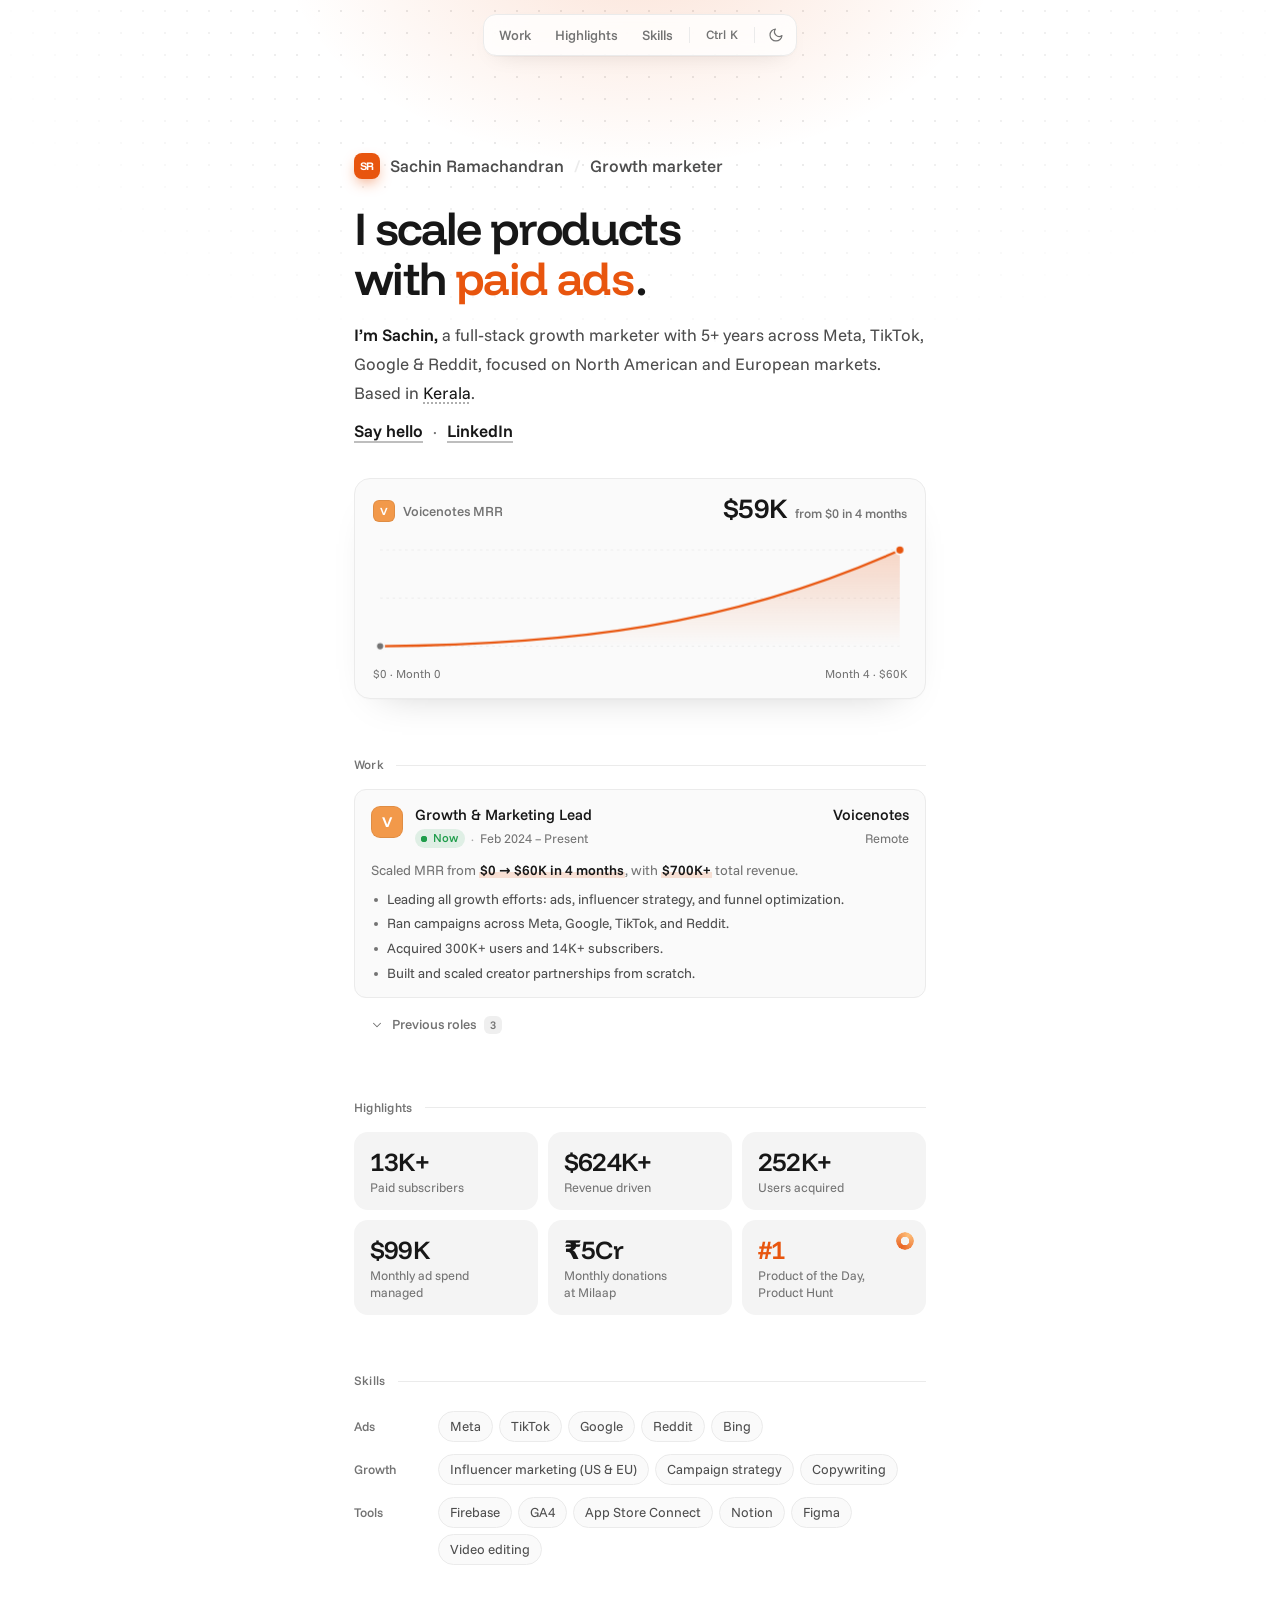
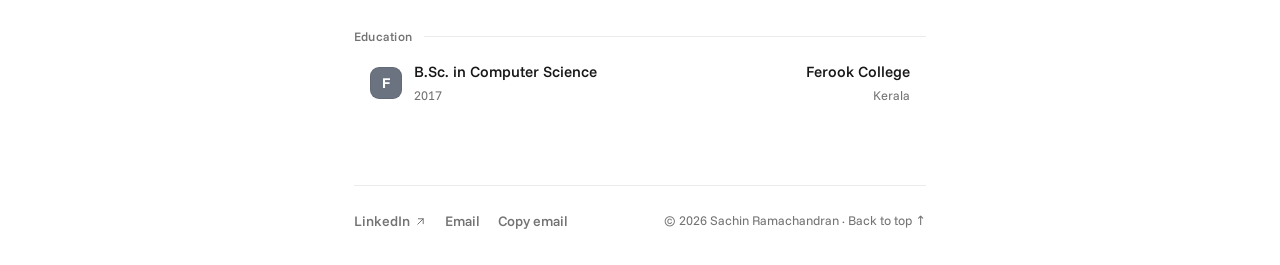
==== index.html @ b47b91db "Uploading portfolio" ====
<!DOCTYPE html>
<html lang="en">
<head>
<meta charset="UTF-8" />
<meta name="viewport" content="width=device-width, initial-scale=1" />
<title>Sachin Ramachandran — growth marketer</title>
<meta name="description" content="Full-stack growth marketer. I scale products with performance ads, creators, and creative that converts. Based in Kerala, India." />
<meta name="theme-color" content="#FFFFFF" />
<meta property="og:title" content="Sachin Ramachandran — growth marketer" />
<meta property="og:description" content="Full-stack growth marketer. I scale products with performance ads, creators, and creative that converts." />
<meta property="og:type" content="website" />
<meta name="twitter:card" content="summary" />
<link rel="icon" type="image/svg+xml" href="favicon.svg" />
<link rel="preconnect" href="https://fonts.googleapis.com" />
<link rel="preconnect" href="https://fonts.gstatic.com" crossorigin />
<link href="https://fonts.googleapis.com/css2?family=Funnel+Display:wght@500..700&family=Funnel+Sans:wght@400..600&display=swap" rel="stylesheet" />
<script>(function(){var d=document.documentElement;d.classList.add('js');
// theme: a saved manual choice wins; otherwise follow the device
var t=null;try{t=localStorage.getItem('theme');}catch(e){}
var dark=t?t==='dark':!!(window.matchMedia&&window.matchMedia('(prefers-color-scheme: dark)').matches);
if(dark){d.classList.add('dark');var m=document.querySelector('meta[name="theme-color"]');if(m){m.setAttribute('content','#111111');}}})();</script>
<link rel="stylesheet" href="styles.css" />
</head>
<body id="top">

<header class="top">
  <nav class="pill" aria-label="Main">
    <span class="pill-hl" aria-hidden="true"></span>
    <a class="pl" href="#work" data-spy="work">Work</a>
    <a class="pl" href="#highlights" data-spy="highlights">Highlights</a>
    <a class="pl" href="#skills" data-spy="skills">Skills</a>
    <span class="sep" aria-hidden="true"></span>
    <button class="pl" id="kbtn" type="button" aria-label="Open command menu" data-tip="Jump anywhere"><kbd>&#8984;K</kbd></button>
    <span class="sep" aria-hidden="true"></span>
    <button class="pl icon" id="themebtn" type="button" aria-label="Switch to dark mode" data-tip="Dark mode (T)">
      <svg class="sun" viewBox="0 0 24 24" fill="none" stroke="currentColor" stroke-width="1.8" stroke-linecap="round" stroke-linejoin="round" aria-hidden="true"><circle cx="12" cy="12" r="4"/><path d="M12 2v2M12 20v2M4.93 4.93l1.41 1.41M17.66 17.66l1.41 1.41M2 12h2M20 12h2M4.93 19.07l1.41-1.41M17.66 6.34l1.41-1.41"/></svg>
      <svg class="moon" viewBox="0 0 24 24" fill="none" stroke="currentColor" stroke-width="1.8" stroke-linecap="round" stroke-linejoin="round" aria-hidden="true"><path d="M21 12.79A9 9 0 1 1 11.21 3 7 7 0 0 0 21 12.79z"/></svg>
    </button>
  </nav>
</header>

<main class="wrap home">

  <section class="intro">
    <p class="eyebrow r"><span class="mono" aria-hidden="true">SR</span>Sachin Ramachandran <span class="sl" aria-hidden="true">/</span> Growth marketer</p>
    <h1 class="hero r" style="--i:1">I scale products with
      <span class="rot" aria-hidden="true"><span class="rot-w on">paid ads</span><span class="rot-w">creators</span><span class="rot-w">creative</span><span class="rot-w">funnels</span></span><span class="sr-only">paid ads, creators, creative, and funnels</span>.</h1>
    <p class="lede r" style="--i:2"><b>I&rsquo;m Sachin,</b> a full&#8209;stack growth marketer with 5+ years across Meta, TikTok, Google &amp; Reddit, focused on North American and European markets.
    Based in <span class="tz" tabindex="0" data-tz data-tip="Kerala, India">Kerala</span>.</p>
    <p class="cta r" style="--i:3">
      <a class="hello" href="mailto:sachinramachandran5@gmail.com">Say hello</a>
      <span class="dot" aria-hidden="true">&middot;</span>
      <a class="hello" href="https://www.linkedin.com/in/sachin-ramachandran-51233b163/" target="_blank" rel="noopener">LinkedIn</a>
    </p>

    <figure class="traj r" style="--i:4" aria-label="Voicenotes monthly recurring revenue grew from $0 to $60K in 4 months">
      <figcaption class="traj-h">
        <span class="traj-l"><span class="fav sm" style="--c:#F2994A" aria-hidden="true">V</span>Voicenotes MRR</span>
        <span class="traj-n"><span data-count="60" data-pre="$" data-suf="K">$60K</span><span class="traj-s">from $0 in 4 months</span></span>
      </figcaption>
      <svg class="traj-c" viewBox="0 0 600 140" role="presentation" aria-hidden="true">
        <defs>
          <linearGradient id="tg" x1="0" y1="0" x2="0" y2="1">
            <stop offset="0" stop-color="var(--acc)" stop-opacity=".22"/>
            <stop offset="1" stop-color="var(--acc)" stop-opacity="0"/>
          </linearGradient>
        </defs>
        <g class="grid"><line x1="8" x2="592" y1="18" y2="18"/><line x1="8" x2="592" y1="72" y2="72"/><line x1="8" x2="592" y1="126" y2="126"/></g>
        <path class="area" d="M8,126 C220,124 400,104 592,18 L592,126 Z" fill="url(#tg)"/>
        <path class="line" d="M8,126 C220,124 400,104 592,18" pathLength="1"/>
        <circle class="pt start" cx="8" cy="126" r="4.5"/>
        <circle class="halo" cx="592" cy="18" r="5"/>
        <circle class="pt end" cx="592" cy="18" r="5"/>
      </svg>
      <div class="traj-x"><span>$0 &middot; Month 0</span><span>Month 4 &middot; $60K</span></div>
    </figure>
  </section>

  <section class="blk rv" id="work">
    <h2 class="lab">Work</h2>

    <div class="role now">
      <div class="lead">
        <span class="fav" style="--c:#F2994A" aria-hidden="true">V</span>
        <div><div class="t">Growth &amp; Marketing Lead</div><div class="s meta"><span class="nowdot"><i></i>Now</span><span class="md" aria-hidden="true">&middot;</span><span>Feb 2024 &ndash; Present</span></div></div>
      </div>
      <div class="end"><div class="t">Voicenotes</div><div class="s">Remote</div></div>
      <p class="hl">Scaled MRR from <b>$0 &rarr; $60K in 4 months</b>, with <b>$700K+</b> total revenue.</p>
      <ul class="more">
        <li>Leading all growth efforts: ads, influencer strategy, and funnel optimization.</li>
        <li>Ran campaigns across Meta, Google, TikTok, and Reddit.</li>
        <li>Acquired 300K+ users and 14K+ subscribers.</li>
        <li>Built and scaled creator partnerships from scratch.</li>
      </ul>
    </div>

    <div class="past" data-open="false">
      <button class="tog" type="button" aria-expanded="false" aria-controls="past-roles">
        <svg class="chev" viewBox="0 0 24 24" aria-hidden="true"><path d="m6 9 6 6 6-6"/></svg>
        Previous roles <span class="badge">3</span>
      </button>
      <div class="panel" id="past-roles"><div><div class="roles">

        <div class="role" data-open="true">
          <button class="role-h" type="button" aria-expanded="true" aria-controls="r-bmc">
            <span class="lead"><span class="fav" style="--c:#FFDD00;--fc:#111" aria-hidden="true">B</span><span><span class="t">Growth</span><span class="s">Dec 2021 &ndash; Feb 2024</span></span></span>
            <span class="end"><span class="t">Buy Me a Coffee</span><svg class="chev" viewBox="0 0 24 24" aria-hidden="true"><path d="m6 9 6 6 6-6"/></svg></span>
            <span class="hl">Drove <b>social growth &amp; influencer&#8209;led activations</b> for the creator&#8209;support platform.</span>
          </button>
          <div class="rpanel" id="r-bmc"><div><ul class="more">
            <li>Drove social growth, brand visibility, and influencer&#8209;led activations.</li>
            <li>Worked closely with the Voicenotes founding team on product and user acquisition.</li>
            <li>Moved to Voicenotes with the same team to build a new AI&#8209;driven product.</li>
          </ul></div></div>
        </div>

        <div class="role" data-open="false">
          <button class="role-h" type="button" aria-expanded="false" aria-controls="r-mil">
            <span class="lead"><span class="fav" style="--c:#E8434E" aria-hidden="true">M</span><span><span class="t">Performance Marketing &amp; Creative</span><span class="s">Jul 2018 &ndash; Dec 2021</span></span></span>
            <span class="end"><span class="t">Milaap</span><svg class="chev" viewBox="0 0 24 24" aria-hidden="true"><path d="m6 9 6 6 6-6"/></svg></span>
            <span class="hl">Scaled donations from <b>&#8377;4Cr to &#8377;8Cr a month</b> for India&rsquo;s largest crowdfunding platform.</span>
          </button>
          <div class="rpanel" id="r-mil"><div><ul class="more">
            <li>Ran Meta, Google, Bing, and programmatic ads.</li>
            <li>Managed &#8377;7&ndash;8L daily budgets and all campaign operations.</li>
            <li>Grew from video editor to full&#8209;time performance marketer and creative lead.</li>
          </ul></div></div>
        </div>

        <div class="role" data-open="false">
          <button class="role-h" type="button" aria-expanded="false" aria-controls="r-dell">
            <span class="lead"><span class="fav" style="--c:#0076CE" aria-hidden="true">D</span><span><span class="t">Technical Support Analyst</span><span class="s">Oct 2017 &ndash; Feb 2018</span></span></span>
            <span class="end"><span class="t">Dell</span><svg class="chev" viewBox="0 0 24 24" aria-hidden="true"><path d="m6 9 6 6 6-6"/></svg></span>
            <span class="hl">Provided <b>L1/L2 support</b> for hardware and software issues.</span>
          </button>
          <div class="rpanel" id="r-dell"><div><ul class="more">
            <li>Diagnosed and resolved customer hardware and software issues in Bangalore.</li>
          </ul></div></div>
        </div>

      </div></div></div>
    </div>
  </section>

  <section class="blk rv" id="highlights">
    <h2 class="lab">Highlights</h2>
    <ul class="stats">
      <li><span class="n" data-count="14" data-suf="K+">14K+</span><span class="d">Paid subscribers</span></li>
      <li><span class="n" data-count="700" data-pre="$" data-suf="K+">$700K+</span><span class="d">Revenue driven</span></li>
      <li><span class="n" data-count="300" data-suf="K+">300K+</span><span class="d">Users acquired</span></li>
      <li><span class="n" data-count="130" data-pre="$" data-suf="K">$130K</span><span class="d">Monthly ad spend managed</span></li>
      <li><span class="n" data-count="8" data-pre="&#8377;" data-suf="Cr">&#8377;8Cr</span><span class="d">Monthly donations at Milaap</span></li>
      <li class="ph"><span class="n">#1</span><span class="d">Product of the Day, Product Hunt</span></li>
    </ul>
  </section>

  <section class="blk rv" id="skills">
    <h2 class="lab">Skills</h2>
    <div class="sk">
      <p class="sk-h">Ads</p>
      <ul class="chips"><li>Meta</li><li>TikTok</li><li>Google</li><li>Reddit</li><li>Bing</li></ul>
    </div>
    <div class="sk">
      <p class="sk-h">Growth</p>
      <ul class="chips"><li>Influencer marketing (US &amp; EU)</li><li>Campaign strategy</li><li>Copywriting</li></ul>
    </div>
    <div class="sk">
      <p class="sk-h">Tools</p>
      <ul class="chips"><li>Firebase</li><li>GA4</li><li>App Store Connect</li><li>Notion</li><li>Figma</li><li>Video editing</li></ul>
    </div>
  </section>

  <section class="blk rv" id="education">
    <h2 class="lab">Education</h2>
    <div class="role edu">
      <div class="lead">
        <span class="fav" style="--c:#6B7280" aria-hidden="true">F</span>
        <div><div class="t">B.Sc. in Computer Science</div><div class="s">2017</div></div>
      </div>
      <div class="end"><div class="t">Ferook College</div><div class="s">Kerala</div></div>
    </div>
  </section>

  <footer class="foot rv">
    <ul class="social">
      <li><a href="https://www.linkedin.com/in/sachin-ramachandran-51233b163/" target="_blank" rel="noopener">LinkedIn <svg class="ext" viewBox="0 0 24 24" aria-hidden="true"><path d="M7 17 17 7M8 7h9v9"/></svg></a></li>
      <li><a href="mailto:sachinramachandran5@gmail.com">Email</a></li>
      <li><button type="button" class="linkbtn" data-copy>Copy email</button></li>
    </ul>
    <p class="copy">&copy; <span id="yr">2026</span> Sachin Ramachandran <span aria-hidden="true">&middot;</span> <a href="#top" class="totop">Back to top &uarr;</a></p>
  </footer>

</main>

<div class="kbg" id="kbg" role="dialog" aria-modal="true" aria-label="Command menu" hidden>
  <div class="k">
    <input id="kin" type="text" placeholder="Type to jump anywhere&hellip;" autocomplete="off" aria-controls="klist" />
    <ul id="klist" role="listbox"></ul>
    <div class="empty" id="kempty" hidden>Nothing matches.</div>
  </div>
</div>

<div class="toast" id="toast" role="status" aria-live="polite"></div>

<script src="script.js"></script>
</body>
</html>
---- styles.css ----
:root{
  color-scheme:light;
  --bg:#FFFFFF; --ink:#171717; --ink-2:#4D4D4D; --mut:#737373;
  --line:#EBEBEB; --wash:#F4F4F4; --card:#FAFAFA;
  --acc:#E8550E; --acc-soft:rgb(232 85 14/.16); --live:#1F9D4B; --dotc:rgb(0 0 0/.09);
  --display:"Funnel Display","Funnel Sans",system-ui,sans-serif;
  --sans:"Funnel Sans",system-ui,-apple-system,"Segoe UI",sans-serif;
  --ease-out:cubic-bezier(.23,1,.32,1);
  --ease-smooth:cubic-bezier(.22,1,.36,1);
  --ease-expo:cubic-bezier(.16,1,.3,1);
  --float:0 0 0 1px var(--line),0 24px 64px -16px rgb(0 0 0/.22);
}
html.dark{
  color-scheme:dark;
  --bg:#111111; --ink:#EDEDED; --ink-2:#B3B3B3; --mut:#8C8C8C;
  --line:#262626; --wash:#1D1D1D; --card:#161616;
  --acc:#FF8A4C; --acc-soft:rgb(255 138 76/.2); --live:#30D158; --dotc:rgb(255 255 255/.07);
  --float:0 0 0 1px var(--line),0 24px 64px -16px rgb(0 0 0/.8);
}

*{box-sizing:border-box;margin:0;padding:0}
html{scroll-behavior:smooth;scroll-padding-top:84px;-webkit-text-size-adjust:100%}
body{min-height:100vh;min-height:100dvh;display:flex;flex-direction:column;
  background:var(--bg);color:var(--ink);font-family:var(--sans);font-size:17px;line-height:1.6;
  -webkit-font-smoothing:antialiased;-moz-osx-font-smoothing:grayscale;
  transition:background-color .2s ease}
::selection{background:var(--acc);color:#fff}
ul{list-style:none}
a{color:inherit}
button{font:inherit;color:inherit}
:focus-visible{outline:2px solid var(--ink);outline-offset:2px;border-radius:6px}

.wrap{width:100%;margin:0 auto;padding-inline:clamp(16px,4vw,40px)}
main.home{flex:1 0 auto;max-width:652px;padding-top:clamp(52px,9vw,96px)}

/* ---------- floating pill nav ---------- */
.top{position:sticky;top:0;z-index:50;display:flex;justify-content:center;padding:14px 16px 0;pointer-events:none}
.pill{pointer-events:auto;position:relative;display:flex;align-items:center;gap:2px;padding:4px;border-radius:13px;
  max-width:100%;
  background:color-mix(in srgb,var(--bg) 80%,transparent);border:1px solid var(--line);
  -webkit-backdrop-filter:blur(14px) saturate(160%);backdrop-filter:blur(14px) saturate(160%);
  box-shadow:0 1px 1px rgb(0 0 0/.03),0 8px 24px -14px rgb(0 0 0/.18)}
.pl{position:relative;z-index:1;display:inline-flex;align-items:center;gap:6px;height:32px;padding:0 11px;border:0;
  border-radius:9px;background:none;color:var(--mut);font-family:var(--sans);font-size:.86rem;font-weight:500;line-height:1;
  text-decoration:none;white-space:nowrap;cursor:pointer;transition:color .15s var(--ease-out),transform .12s var(--ease-expo)}
.pl:hover,.pl.on{color:var(--ink)}
.pl:active{transform:scale(.96)}
.pl kbd{font-family:var(--sans);font-size:.78rem;font-weight:500;letter-spacing:.02em}
.pl.icon{display:inline-grid;place-items:center;width:32px;padding:0}
.pl.icon svg{grid-area:1/1;width:16px;height:16px;
  transition:opacity .2s ease,transform .2s ease,filter .2s ease}
html:not(.dark) .pl .sun,html.dark .pl .moon{opacity:0;transform:scale(.25);filter:blur(6px)}
.pill-hl{position:absolute;z-index:0;top:4px;left:0;height:32px;width:var(--w,0px);border-radius:9px;background:var(--wash);
  transform:translateX(var(--x,0px));opacity:0;pointer-events:none;
  transition:transform .4s var(--ease-expo),width .4s var(--ease-expo),opacity .15s}
.sep{width:1px;height:16px;margin:0 3px;flex:none;background:var(--line)}
.badge{display:inline-grid;place-items:center;min-width:18px;height:18px;padding:0 5px;border-radius:6px;
  background:color-mix(in srgb,var(--ink) 7%,transparent);color:var(--mut);font-size:.7rem;font-weight:600;
  line-height:1;font-variant-numeric:tabular-nums}

/* tooltips: short intent delay on show, near-instant hide */
[data-tip]{position:relative}
[data-tip]::after{content:attr(data-tip);position:absolute;z-index:70;top:calc(100% + 12px);left:50%;
  transform:translateX(-50%) scale(.96);transform-origin:50% 0;padding:6px 8px;border-radius:8px;
  background:var(--ink);color:var(--bg);font:500 .72rem/1 var(--sans);letter-spacing:.01em;white-space:nowrap;
  opacity:0;pointer-events:none;transition:opacity .05s ease-out,transform .05s ease-out}
[data-tip]:hover::after,[data-tip]:focus-visible::after{opacity:1;transform:translateX(-50%);
  transition:opacity .15s ease-out .08s,transform .15s ease-out .08s}
@media (hover:none){[data-tip]:hover::after{opacity:0}}
/* the last nav item's tip hangs left so it never pokes past the screen edge */
#themebtn[data-tip]::after{left:auto;right:-4px;transform:scale(.96);transform-origin:100% 0}
#themebtn[data-tip]:hover::after,#themebtn[data-tip]:focus-visible::after{transform:none}
body{overflow-x:clip}

/* theme switch: circular reveal from the toggle */
html[data-vt]::view-transition-old(root){animation:none;mix-blend-mode:normal}
html[data-vt]::view-transition-new(root){mix-blend-mode:normal;animation:vt-circle .6s cubic-bezier(.4,0,.2,1)}
@keyframes vt-circle{
  from{clip-path:circle(0 at var(--vt-x,50%) var(--vt-y,0))}
  to{clip-path:circle(var(--vt-r,150%) at var(--vt-x,50%) var(--vt-y,0))}
}

/* load sequence */
@media (prefers-reduced-motion:no-preference){
  .r{animation:r-in .7s var(--ease-expo) both;animation-delay:calc(var(--i,0)*60ms + 120ms)}
}
@media (prefers-reduced-motion:reduce){
  .r{animation:fade-in .25s ease both}
  html{scroll-behavior:auto}
  *,*::before,*::after{transition-duration:.01ms !important}
}
@keyframes r-in{from{opacity:0;transform:translateY(10px);filter:blur(4px)}}
@keyframes fade-in{from{opacity:0}}

/* ---------- intro ---------- */
.intro p{font-size:1.06rem;line-height:1.7;color:var(--ink-2);text-wrap:pretty}
.intro b{font-weight:600;color:var(--ink)}
.intro .cta{margin-top:10px;display:flex;flex-wrap:wrap;align-items:center;gap:10px}
.intro .dot{color:var(--mut)}
.hello{font-weight:600;color:var(--ink);text-decoration:underline;text-decoration-thickness:1.5px;text-underline-offset:4px;
  text-decoration-color:color-mix(in srgb,var(--ink) 28%,transparent);transition:text-decoration-color .2s var(--ease-out)}
.hello:hover{text-decoration-color:var(--ink)}
.tz{color:var(--ink);cursor:default;text-decoration:underline dotted 1.5px;
  text-decoration-color:color-mix(in srgb,var(--ink) 35%,transparent);text-underline-offset:4px}
.tz[data-tip]::after{top:calc(100% + 8px)}

/* ---------- sections ---------- */
.blk{margin-top:clamp(40px,6vw,56px)}
.lab{display:flex;align-items:center;gap:12px;margin-bottom:14px;font-size:.78rem;font-weight:500;
  letter-spacing:.02em;color:var(--mut)}
.lab::after{content:"";flex:1;height:1px;background:var(--line)}

/* ---------- roles ---------- */
.role{display:grid;grid-template-columns:minmax(0,1fr) auto;column-gap:16px;align-items:start}
.role .t{display:block;font-size:.95rem;font-weight:500;color:var(--ink);line-height:1.4}
.role .s{display:block;margin-top:3px;font-size:.8rem;color:var(--mut);font-variant-numeric:tabular-nums}
.role .end{text-align:right}
.role .lead{display:flex;align-items:center;gap:12px;min-width:0}
.role .hl{grid-column:1/-1;margin:8px 0 0 44px;font-size:.86rem;line-height:1.5;color:var(--mut);text-wrap:pretty}
.role .hl b{font-weight:600;color:var(--ink)}

.fav{position:relative;display:grid;place-items:center;width:32px;height:32px;flex:none;overflow:hidden;
  border-radius:9px;background:var(--c,#999);color:var(--fc,#fff);
  font:700 .9rem/1 var(--display);letter-spacing:-.02em}
.fav::after{content:"";position:absolute;inset:0;border-radius:inherit;pointer-events:none;
  box-shadow:inset 0 0 0 1px rgb(0 0 0/.08)}
html.dark .fav::after{box-shadow:inset 0 0 0 1px rgb(255 255 255/.1)}

.role.now{padding:14px 16px;border:1px solid var(--line);border-radius:12px;background:var(--card)}
.role.now .hl{margin-left:0;margin-top:12px}
.role.now .more{grid-column:1/-1;margin-top:8px}

.nowdot{display:inline-flex;align-items:center;gap:7px;color:var(--live);font-weight:500}
.nowdot i{position:relative;width:6px;height:6px;border-radius:50%;background:var(--live)}
.nowdot i::after{content:"";position:absolute;inset:0;border-radius:50%;background:var(--live);animation:ping 2.4s var(--ease-out) infinite}
@keyframes ping{0%{transform:scale(1);opacity:.55}70%,100%{transform:scale(2.8);opacity:0}}
@media (prefers-reduced-motion:reduce){.nowdot i::after{animation:none}}

.more{display:grid;gap:4px;font-size:.86rem;line-height:1.5;color:var(--ink-2)}
.more li{position:relative;padding-left:16px;text-wrap:pretty}
.more li::before{content:"";position:absolute;left:3px;top:.65em;width:4px;height:4px;border-radius:50%;background:var(--mut)}

.tog{all:unset;box-sizing:border-box;display:inline-flex;align-items:center;gap:8px;margin:10px 0 0 6px;padding:6px 10px;
  border-radius:9px;font-size:.84rem;font-weight:500;color:var(--mut);cursor:pointer;
  transition:color .15s var(--ease-out),background-color .15s var(--ease-out)}
@media (hover:hover){.tog:hover{color:var(--ink);background:var(--wash)}}
.tog:focus-visible{outline:2px solid var(--ink);outline-offset:2px}
.chev{width:14px;height:14px;flex:none;fill:none;stroke:currentColor;stroke-width:1.8;stroke-linecap:round;stroke-linejoin:round;
  transition:transform .25s var(--ease-smooth)}
.past[data-open="true"] .tog .chev,.role[data-open="true"] .role-h .chev{transform:rotate(180deg)}

/* accordion: grid rows 0fr -> 1fr */
.panel,.rpanel{display:grid;grid-template-rows:1fr;transition:grid-template-rows .3s var(--ease-smooth)}
.panel>div,.rpanel>div{min-height:0;overflow:hidden}
html.js .past[data-open="false"] .panel,
html.js .role[data-open="false"] .rpanel{grid-template-rows:0fr}
.roles{padding:6px 0 2px}
.roles .role{display:block}
.role-h{all:unset;box-sizing:border-box;display:grid;grid-template-columns:minmax(0,1fr) auto;column-gap:16px;
  align-items:start;width:100%;padding:12px 16px;border-radius:12px;cursor:pointer;
  transition:background-color .15s var(--ease-out),transform .12s var(--ease-expo)}
@media (hover:hover){.role-h:hover{background:var(--wash)}}
.role-h:active{transform:scale(.99)}
.role-h:focus-visible{outline:2px solid var(--ink);outline-offset:-2px}
.role-h .end{display:flex;align-items:center;justify-content:flex-end;gap:8px}
.role-h .chev{color:var(--mut)}
.rpanel .more{padding:2px 16px 12px 60px}
/* folded roles stay out of the tab order, but only once the panel has finished closing */
html.js .past[data-open="false"] .role{visibility:hidden;transition:visibility 0s linear .3s}
.past[data-open="true"] .role{visibility:visible}

/* ---------- highlights ---------- */
.stats{display:grid;grid-template-columns:repeat(3,minmax(0,1fr));gap:10px}
.stats li{display:flex;flex-direction:column;gap:4px;padding:16px 16px 14px;border-radius:14px;background:var(--wash);
  transition:transform .3s var(--ease-expo),background-color .2s var(--ease-out)}
@media (hover:hover){.stats li:hover{transform:translateY(-2px);background:color-mix(in srgb,var(--wash) 92%,var(--ink))}}
.stats .n{font-family:var(--display);font-weight:600;font-size:1.6rem;line-height:1.05;letter-spacing:-.03em;color:var(--ink);
  font-variant-numeric:tabular-nums}
.stats .d{font-size:.8rem;line-height:1.35;color:var(--mut);text-wrap:pretty}

/* ---------- skills ---------- */
.sk{display:grid;grid-template-columns:72px minmax(0,1fr);gap:12px;align-items:start;padding:6px 0}
.sk-h{padding-top:5px;font-size:.8rem;font-weight:500;color:var(--mut)}
.chips{display:flex;flex-wrap:wrap;gap:6px}
.chips li{padding:5px 11px;border:1px solid var(--line);border-radius:999px;font-size:.84rem;line-height:1.4;color:var(--ink-2);
  background:var(--card);transition:border-color .15s,color .15s}
@media (hover:hover){.chips li:hover{border-color:color-mix(in srgb,var(--ink) 25%,transparent);color:var(--ink)}}

/* ---------- education ---------- */
.role.edu{padding:0 16px}

/* ---------- footer ---------- */
.foot{display:flex;flex-wrap:wrap;align-items:center;justify-content:space-between;gap:12px;
  margin-top:clamp(56px,8vw,80px);padding:20px 0 32px;border-top:1px solid var(--line)}
.social{display:flex;flex-wrap:wrap;gap:4px 18px}
.social a,.linkbtn{display:inline-flex;align-items:center;gap:4px;font-size:.88rem;font-weight:500;color:var(--mut);
  text-decoration:none;transition:color .15s}
.linkbtn{border:0;background:none;cursor:pointer;padding:0}
.social a:hover,.linkbtn:hover{color:var(--ink)}
.ext{width:13px;height:13px;flex:none;fill:none;stroke:currentColor;stroke-width:1.8;stroke-linecap:round;
  stroke-linejoin:round;transition:transform .25s var(--ease-smooth)}
a:hover .ext{transform:translate(2px,-2px)}
.copy{font-size:.8rem;color:var(--mut)}

/* ---------- command menu ---------- */
.kbg{position:fixed;inset:0;z-index:100;display:flex;justify-content:center;align-items:flex-start;
  padding:min(18vh,140px) 16px 16px;background:rgb(0 0 0/.18);
  -webkit-backdrop-filter:blur(2px);backdrop-filter:blur(2px);
  opacity:0;transition:opacity .15s ease-out}
.kbg[hidden]{display:none}
.kbg.open{opacity:1}
.k{width:100%;max-width:520px;overflow:hidden;border-radius:16px;background:var(--bg);box-shadow:var(--float);
  transform:scale(.97) translateY(-6px);transition:transform .25s var(--ease-expo)}
.kbg.open .k{transform:none}
#kin{width:100%;height:52px;padding:0 18px;border:0;border-bottom:1px solid var(--line);outline:0;background:transparent;
  color:var(--ink);font:400 1rem var(--sans)}
#kin::placeholder{color:var(--mut)}
#klist{max-height:320px;overflow-y:auto;padding:6px}
#klist li{display:flex;align-items:center;justify-content:space-between;gap:12px;padding:10px 12px;border-radius:10px;
  font-size:.92rem;color:var(--ink-2);cursor:pointer}
#klist li .g{font-size:.74rem;color:var(--mut)}
#klist li[aria-selected="true"]{background:var(--wash);color:var(--ink)}
.empty{padding:22px 18px;font-size:.9rem;color:var(--mut)}

/* ---------- toast ---------- */
.toast{position:fixed;left:50%;bottom:24px;z-index:120;padding:10px 14px;border-radius:10px;
  background:var(--ink);color:var(--bg);font-size:.86rem;font-weight:500;
  transform:translate(-50%,12px);opacity:0;pointer-events:none;
  transition:opacity .2s ease,transform .3s var(--ease-expo)}
.toast.show{opacity:1;transform:translate(-50%,0)}

/* ---------- small screens ---------- */
@media (max-width:560px){
  body{font-size:16px}
  .pl{padding:0 9px}
  .stats{grid-template-columns:repeat(2,minmax(0,1fr))}
  .role .hl{margin-left:0}
  .rpanel .more{padding-left:16px}
  .role-h{padding:12px}
  .role.edu{padding:0 12px}
  .sk{grid-template-columns:1fr;gap:6px}
  .sk-h{padding-top:0}
}
@media (max-width:380px){
  .pl[data-spy="highlights"]{display:none}
}

/* =====================================================================
   Signature layer: ember accent, rotating headline, growth trajectory,
   count-ups, highlighter strokes, dot-grid backdrop, scroll reveals
   ===================================================================== */
.sr-only{position:absolute;width:1px;height:1px;padding:0;margin:-1px;overflow:hidden;clip:rect(0 0 0 0);white-space:nowrap;border:0}

/* dot-grid backdrop with an ember glow, fading out below the fold */
body::before,body::after{content:"";position:absolute;inset:0 0 auto;z-index:-1;pointer-events:none}
body{position:relative;isolation:isolate}
body::before{height:640px;background-image:radial-gradient(var(--dotc) 1px,transparent 1.2px);background-size:22px 22px;
  -webkit-mask-image:radial-gradient(ellipse 70% 80% at 50% 0%,#000 30%,transparent 75%);
  mask-image:radial-gradient(ellipse 70% 80% at 50% 0%,#000 30%,transparent 75%)}
body::after{height:520px;background:radial-gradient(ellipse 40% 60% at 50% -10%,var(--acc-soft),transparent 70%)}

/* eyebrow */
.eyebrow{display:flex;align-items:center;gap:10px;margin-bottom:22px;font-size:.84rem;font-weight:500;color:var(--mut)}
.eyebrow .mono{display:grid;place-items:center;width:26px;height:26px;border-radius:8px;background:var(--acc);color:#fff;
  font:700 .7rem/1 var(--display);letter-spacing:-.02em;box-shadow:0 6px 16px -6px var(--acc)}
.eyebrow .sl{color:var(--line)}

/* hero headline + rotating word */
.hero{font-family:var(--display);font-weight:600;font-size:clamp(2rem,6.2vw,2.9rem);line-height:1.08;letter-spacing:-.035em;
  color:var(--ink);text-wrap:balance}
.rot{position:relative;display:inline-grid;vertical-align:bottom;overflow:hidden;overflow:visible clip;padding-bottom:.08em;margin-bottom:-.08em;
  justify-items:start;color:var(--acc);transition:width .5s var(--ease-expo)}
.rot-w{grid-area:1/1;white-space:nowrap;transform:translateY(105%);opacity:0;
  transition:transform .55s var(--ease-expo),opacity .3s ease}
.rot-w.on{transform:none;opacity:1}
.rot-w.out{transform:translateY(-105%);opacity:0}
.intro .lede{margin-top:18px}

/* growth trajectory card */
.traj{margin-top:32px;padding:16px 18px 14px;border:1px solid var(--line);border-radius:16px;background:var(--card);
  box-shadow:0 1px 1px rgb(0 0 0/.02),0 18px 40px -28px rgb(0 0 0/.25)}
.traj-h{display:flex;align-items:flex-end;justify-content:space-between;gap:12px;flex-wrap:wrap}
.traj-l{display:inline-flex;align-items:center;gap:8px;font-size:.84rem;font-weight:500;color:var(--mut)}
.fav.sm{width:22px;height:22px;border-radius:6px;font-size:.66rem}
.traj-n{display:flex;align-items:baseline;gap:8px;font-family:var(--display);font-weight:600;font-size:1.7rem;line-height:1;
  letter-spacing:-.03em;font-variant-numeric:tabular-nums}
.traj-s{font-family:var(--sans);font-size:.8rem;font-weight:500;letter-spacing:0;color:var(--mut)}
.traj-c{display:block;width:100%;height:auto;margin-top:12px;overflow:visible}
.traj-c .grid line{stroke:var(--line);stroke-width:1;stroke-dasharray:3 4}
.traj-c .line{fill:none;stroke:var(--acc);stroke-width:2.5;stroke-linecap:round;stroke-dasharray:1;stroke-dashoffset:0}
.traj-c .pt{fill:var(--acc);stroke:var(--card);stroke-width:2}
.traj-c .pt.start{fill:var(--mut)}
.traj-c .halo{fill:var(--acc);transform-box:fill-box;transform-origin:center;opacity:0}
.traj-x{display:flex;justify-content:space-between;margin-top:6px;font-size:.74rem;color:var(--mut);font-variant-numeric:tabular-nums}
@media (prefers-reduced-motion:no-preference){
  html.js .traj-c .line{stroke-dashoffset:1;animation:draw 1.6s var(--ease-smooth) .55s forwards}
  html.js .traj-c .area{opacity:0;animation:fade-up .8s ease 1.3s forwards}
  html.js .traj-c .pt.end{opacity:0;transform-box:fill-box;transform-origin:center;animation:pop .45s var(--ease-expo) 2s forwards}
  .traj-c .halo{animation:halo 2.4s var(--ease-out) 2.3s infinite}
}
@keyframes draw{to{stroke-dashoffset:0}}
@keyframes fade-up{to{opacity:1}}
@keyframes pop{from{opacity:0;transform:scale(0)}to{opacity:1;transform:scale(1)}}
@keyframes halo{0%{transform:scale(1);opacity:.45}70%,100%{transform:scale(3.4);opacity:0}}

/* highlighter strokes on headline metrics */
.role .hl b{background:linear-gradient(var(--acc-soft),var(--acc-soft)) no-repeat 0 100%/0% 38%;
  transition:background-size .9s var(--ease-expo) .25s;padding:0 1px}
.rv.in .role .hl b,.role[data-open="true"] .hl b{background-size:100% 38%}
html:not(.js) .role .hl b{background-size:100% 38%}

/* stat tiles: cursor spotlight + count-up */
.stats li{position:relative;overflow:hidden;isolation:isolate}
.stats li::before{content:"";position:absolute;inset:0;z-index:-1;opacity:0;transition:opacity .25s ease;
  background:radial-gradient(180px circle at var(--mx,50%) var(--my,50%),var(--acc-soft),transparent 70%)}
@media (hover:hover){.stats li:hover::before{opacity:1}}
.stats li.ph .n{color:var(--acc)}
.stats li.ph::after{content:"";position:absolute;right:12px;top:12px;width:18px;height:18px;border-radius:50%;
  background:conic-gradient(from 210deg,var(--acc),#FFB86B,var(--acc));opacity:.9;
  -webkit-mask:radial-gradient(circle,transparent 4px,#000 4.5px);mask:radial-gradient(circle,transparent 4px,#000 4.5px)}

/* chips pick up the accent on hover */
@media (hover:hover){.chips li:hover{border-color:color-mix(in srgb,var(--acc) 55%,transparent);color:var(--ink)}}

/* scroll reveals for everything below the hero */
@media (prefers-reduced-motion:no-preference){
  html.js .rv{opacity:0;transform:translateY(16px);filter:blur(4px);
    transition:opacity .7s var(--ease-expo),transform .7s var(--ease-expo),filter .7s var(--ease-expo)}
  html.js .rv.in{opacity:1;transform:none;filter:none}
}

/* footer extras */
.totop{color:var(--mut);text-decoration:none;transition:color .15s}
.totop:hover{color:var(--acc)}
.hello:hover{text-decoration-color:var(--acc)}

/* current-role meta row: "● Now · Feb 2024 – Present" on one optical line */
.role .s.meta{display:flex;align-items:center;flex-wrap:wrap;gap:0 6px;margin-top:4px;line-height:1.4}
.meta .nowdot{gap:6px;padding:1px 7px 1px 6px;border-radius:999px;font-size:.74rem;line-height:1.4;
  background:color-mix(in srgb,var(--live) 12%,transparent)}
.meta .md{color:var(--mut);opacity:.6}
.role.now .lead{align-items:flex-start}
.role.now .lead .fav{margin-top:2px}
.role.now .end .s{margin-top:4px;padding-top:1px;line-height:1.4}
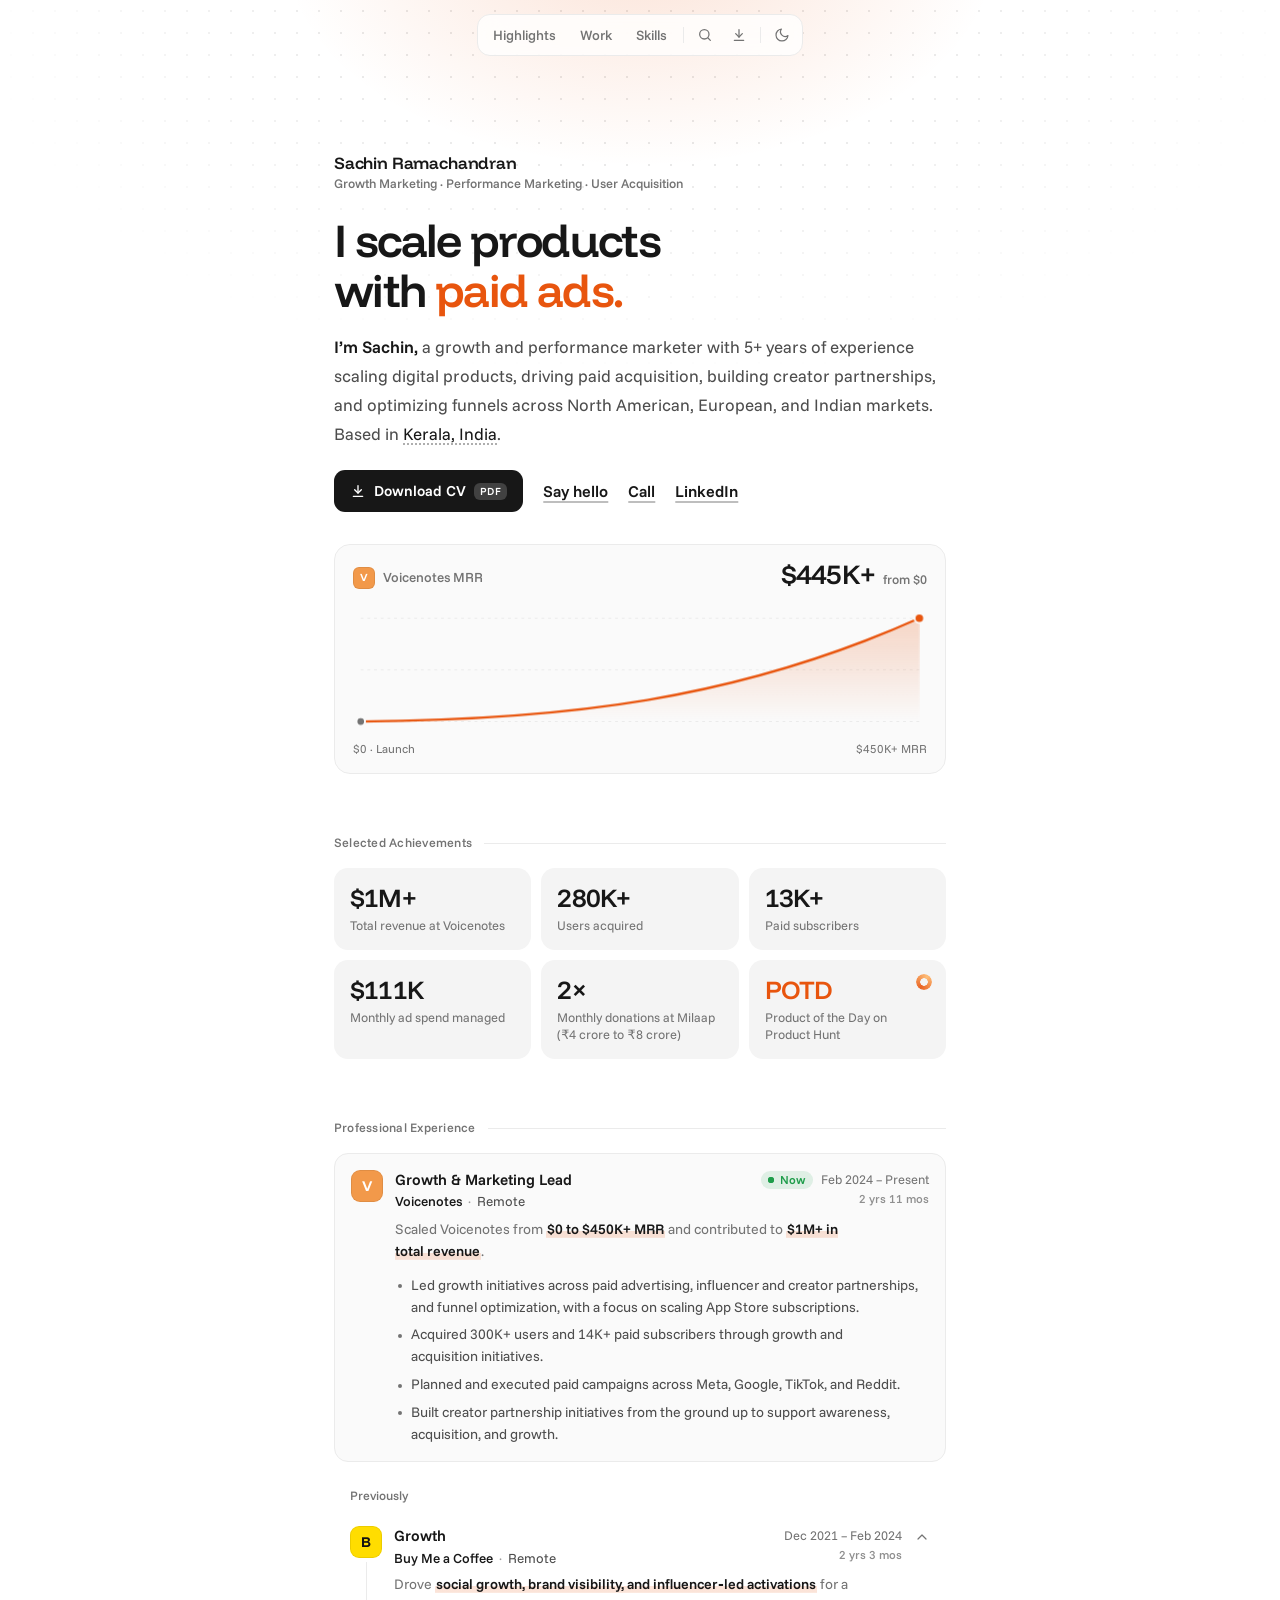
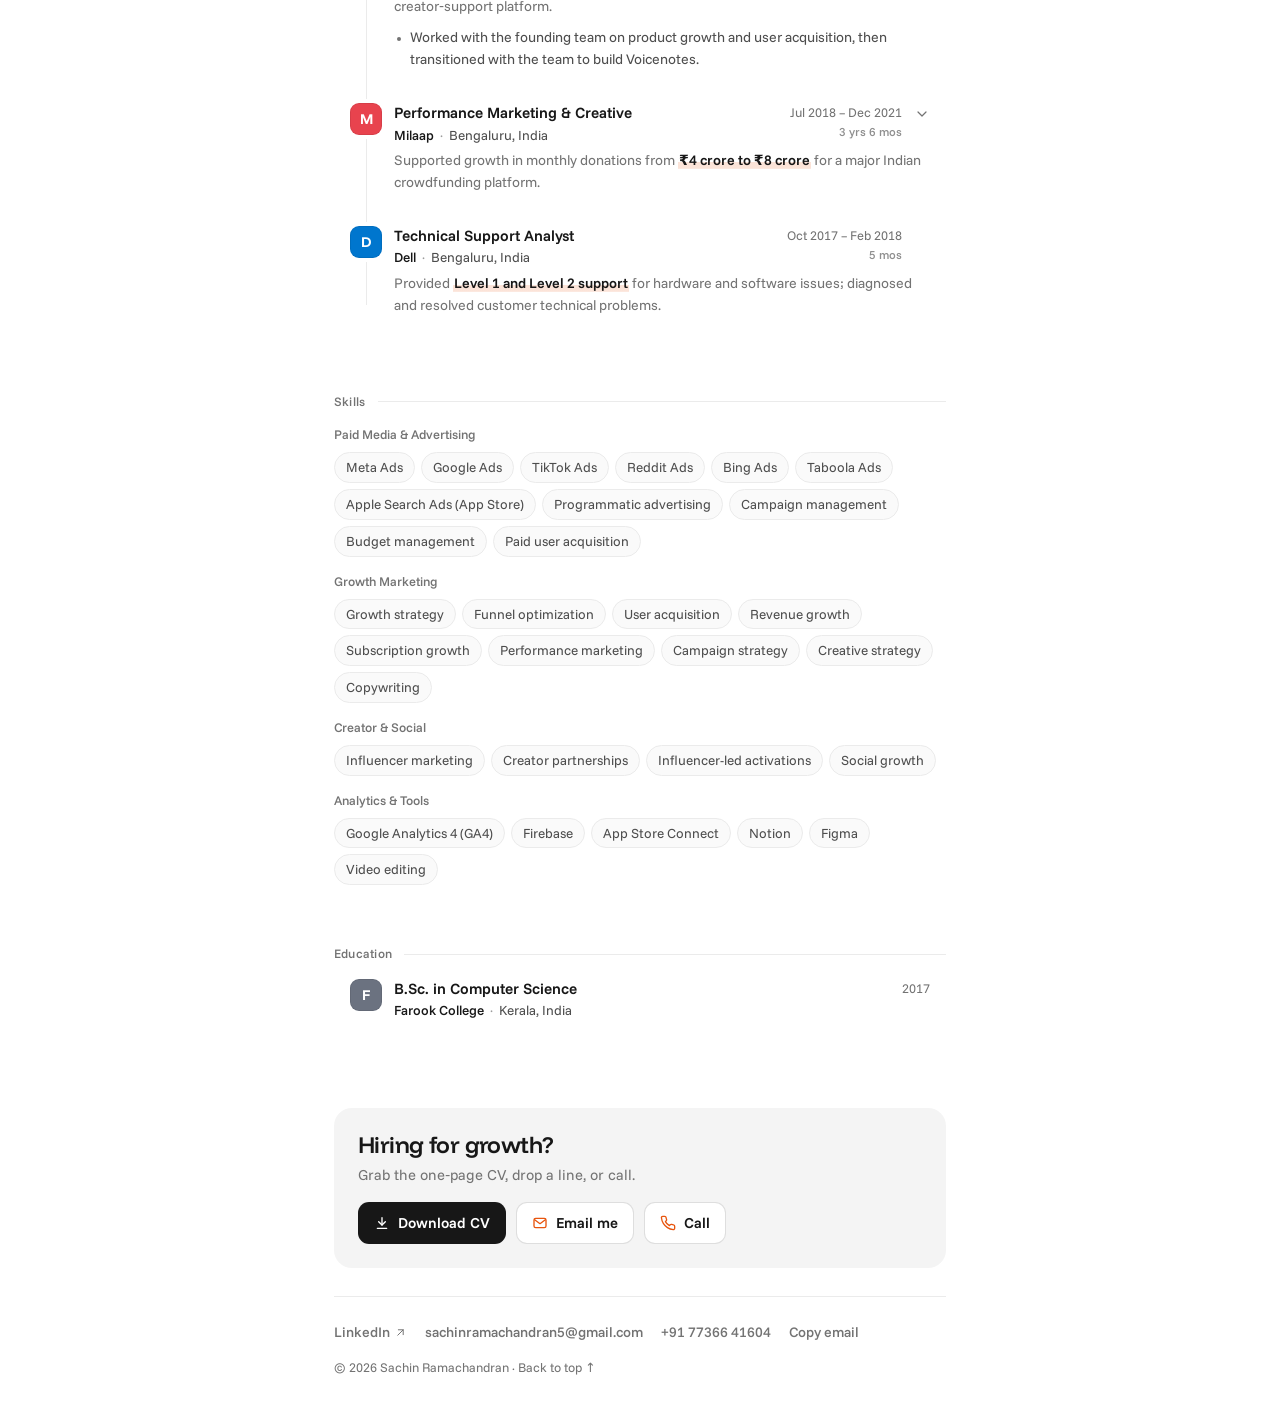
==== commit 8232d83c: "Add files via upload" ====
--- a/index.html
+++ b/index.html
@@ -2,13 +2,17 @@
 <html lang="en">
 <head>
 <meta charset="UTF-8" />
-<meta name="viewport" content="width=device-width, initial-scale=1" />
-<title>Sachin Ramachandran — growth marketer</title>
-<meta name="description" content="Full-stack growth marketer. I scale products with performance ads, creators, and creative that converts. Based in Kerala, India." />
+<meta name="viewport" content="width=device-width, initial-scale=1, viewport-fit=cover" />
+<title>Sachin Ramachandran | Growth Marketing, Performance Marketing &amp; User Acquisition</title>
+<meta name="description" content="Sachin Ramachandran: growth and performance marketing professional with 5+ years of experience. Scaled Voicenotes from $0 to $450K+ MRR, $1M+ total revenue, 300K+ users. Kerala, India." />
+<meta name="author" content="Sachin Ramachandran" />
+<meta name="keywords" content="Growth Marketing, Performance Marketing, User Acquisition, Paid Media, Meta Ads, Google Ads, TikTok Ads, Reddit Ads, Taboola Ads, Apple Search Ads, Influencer Marketing, Creator Partnerships, Funnel Optimization, Sachin Ramachandran" />
 <meta name="theme-color" content="#FFFFFF" />
-<meta property="og:title" content="Sachin Ramachandran — growth marketer" />
-<meta property="og:description" content="Full-stack growth marketer. I scale products with performance ads, creators, and creative that converts." />
-<meta property="og:type" content="website" />
+<link rel="canonical" href="https://sachinrc47.github.io/" />
+<meta property="og:title" content="Sachin Ramachandran | Growth &amp; Performance Marketing" />
+<meta property="og:description" content="Scaled Voicenotes from $0 to $450K+ MRR, $1M+ total revenue, 300K+ users. 5+ years in paid acquisition, creator partnerships, and funnel optimization." />
+<meta property="og:url" content="https://sachinrc47.github.io/" />
+<meta property="og:type" content="profile" />
 <meta name="twitter:card" content="summary" />
 <link rel="icon" type="image/svg+xml" href="favicon.svg" />
 <link rel="preconnect" href="https://fonts.googleapis.com" />
@@ -19,6 +23,22 @@
 var t=null;try{t=localStorage.getItem('theme');}catch(e){}
 var dark=t?t==='dark':!!(window.matchMedia&&window.matchMedia('(prefers-color-scheme: dark)').matches);
 if(dark){d.classList.add('dark');var m=document.querySelector('meta[name="theme-color"]');if(m){m.setAttribute('content','#111111');}}})();</script>
+<script type="application/ld+json">
+{
+  "@context": "https://schema.org",
+  "@type": "Person",
+  "name": "Sachin Ramachandran",
+  "jobTitle": "Growth & Marketing Lead",
+  "worksFor": {"@type": "Organization", "name": "Voicenotes"},
+  "email": "mailto:sachinramachandran5@gmail.com",
+  "telephone": "+91-7736641604",
+  "url": "https://sachinrc47.github.io/",
+  "address": {"@type": "PostalAddress", "addressRegion": "Kerala", "addressCountry": "IN"},
+  "alumniOf": {"@type": "CollegeOrUniversity", "name": "Farook College"},
+  "sameAs": ["https://www.linkedin.com/in/sachin-ramachandran-51233b163/"],
+  "knowsAbout": ["Growth Marketing", "Performance Marketing", "User Acquisition", "Paid Media", "Meta Ads", "Google Ads", "TikTok Ads", "Reddit Ads", "Bing Ads", "Taboola Ads", "Apple Search Ads", "Programmatic Advertising", "Influencer Marketing", "Creator Partnerships", "Funnel Optimization", "Creative Strategy", "Copywriting", "Google Analytics 4", "Firebase", "App Store Connect"]
+}
+</script>
 <link rel="stylesheet" href="styles.css" />
 </head>
 <body id="top">
@@ -26,11 +46,16 @@
 <header class="top">
   <nav class="pill" aria-label="Main">
     <span class="pill-hl" aria-hidden="true"></span>
-    <a class="pl" href="#work" data-spy="work">Work</a>
-    <a class="pl" href="#highlights" data-spy="highlights">Highlights</a>
+    <a class="pl" href="#achievements" data-spy="achievements">Highlights</a>
+    <a class="pl" href="#experience" data-spy="experience">Work</a>
     <a class="pl" href="#skills" data-spy="skills">Skills</a>
     <span class="sep" aria-hidden="true"></span>
-    <button class="pl" id="kbtn" type="button" aria-label="Open command menu" data-tip="Jump anywhere"><kbd>&#8984;K</kbd></button>
+    <button class="pl icon" id="kbtn" type="button" aria-label="Search the site" data-tip="Search (&#8984;K)" aria-keyshortcuts="Meta+K Control+K">
+      <svg viewBox="0 0 24 24" fill="none" stroke="currentColor" stroke-width="1.9" stroke-linecap="round" stroke-linejoin="round" aria-hidden="true"><circle cx="11" cy="11" r="7"/><path d="m20 20-3.5-3.5"/></svg>
+    </button>
+    <a class="pl icon" href="Sachin-Ramachandran-CV.pdf" download data-tip="Download CV" aria-label="Download CV (PDF)">
+      <svg viewBox="0 0 24 24" fill="none" stroke="currentColor" stroke-width="1.9" stroke-linecap="round" stroke-linejoin="round" aria-hidden="true"><path d="M12 4v11"/><path d="m7 10 5 5 5-5"/><path d="M5 20h14"/></svg>
+    </a>
     <span class="sep" aria-hidden="true"></span>
     <button class="pl icon" id="themebtn" type="button" aria-label="Switch to dark mode" data-tip="Dark mode (T)">
       <svg class="sun" viewBox="0 0 24 24" fill="none" stroke="currentColor" stroke-width="1.8" stroke-linecap="round" stroke-linejoin="round" aria-hidden="true"><circle cx="12" cy="12" r="4"/><path d="M12 2v2M12 20v2M4.93 4.93l1.41 1.41M17.66 17.66l1.41 1.41M2 12h2M20 12h2M4.93 19.07l1.41-1.41M17.66 6.34l1.41-1.41"/></svg>
@@ -41,22 +66,33 @@
 
 <main class="wrap home">
 
-  <section class="intro">
-    <p class="eyebrow r"><span class="mono" aria-hidden="true">SR</span>Sachin Ramachandran <span class="sl" aria-hidden="true">/</span> Growth marketer</p>
-    <h1 class="hero r" style="--i:1">I scale products with
-      <span class="rot" aria-hidden="true"><span class="rot-w on">paid ads</span><span class="rot-w">creators</span><span class="rot-w">creative</span><span class="rot-w">funnels</span></span><span class="sr-only">paid ads, creators, creative, and funnels</span>.</h1>
-    <p class="lede r" style="--i:2"><b>I&rsquo;m Sachin,</b> a full&#8209;stack growth marketer with 5+ years across Meta, TikTok, Google &amp; Reddit, focused on North American and European markets.
-    Based in <span class="tz" tabindex="0" data-tz data-tip="Kerala, India">Kerala</span>.</p>
-    <p class="cta r" style="--i:3">
-      <a class="hello" href="mailto:sachinramachandran5@gmail.com">Say hello</a>
-      <span class="dot" aria-hidden="true">&middot;</span>
-      <a class="hello" href="https://www.linkedin.com/in/sachin-ramachandran-51233b163/" target="_blank" rel="noopener">LinkedIn</a>
-    </p>
-
-    <figure class="traj r" style="--i:4" aria-label="Voicenotes monthly recurring revenue grew from $0 to $60K in 4 months">
+  <section class="intro" id="summary" aria-labelledby="name">
+    <div class="id r">
+      <h1 class="name" id="name">Sachin Ramachandran</h1>
+      <p class="tagline"><span>Growth Marketing</span> <span><span aria-hidden="true">&middot;</span> Performance Marketing</span> <span><span aria-hidden="true">&middot;</span> User Acquisition</span></p>
+    </div>
+
+    <p class="hero r" style="--i:1"><span class="hero-l">I scale products</span>
+      <span class="hero-l">with <span class="rot" aria-hidden="true"><span class="rot-w on">paid ads.</span> <span class="rot-w">creators.</span> <span class="rot-w">creative.</span> <span class="rot-w">funnels.</span></span><span class="sr-only">paid ads, creators, creative, and funnels.</span></span></p>
+
+    <h2 class="sr-only">Professional Summary</h2>
+    <p class="lede r" style="--i:2"><b>I&rsquo;m Sachin,</b> a growth and performance marketer with 5+ years of experience scaling digital products, driving paid acquisition, building creator partnerships, and optimizing funnels across North American, European, and Indian markets.
+    Based in <span class="tz" tabindex="0" data-tz data-tip="Kerala, India">Kerala, India</span><span class="lt" data-lt></span>.</p>
+
+    <div class="cta r" style="--i:3">
+      <a class="btn" href="Sachin-Ramachandran-CV.pdf" download>
+        <svg viewBox="0 0 24 24" fill="none" stroke="currentColor" stroke-width="2" stroke-linecap="round" stroke-linejoin="round" aria-hidden="true"><path d="M12 4v11"/><path d="m7 10 5 5 5-5"/><path d="M5 20h14"/></svg>
+        Download CV <span class="btn-s">PDF</span>
+      </a>
+      <a class="hello" href="mailto:sachinramachandran5@gmail.com"><svg class="ic" viewBox="0 0 24 24" fill="none" stroke="currentColor" stroke-width="2" stroke-linecap="round" stroke-linejoin="round" aria-hidden="true"><rect x="3" y="5" width="18" height="14" rx="2.5"/><path d="m4 7 8 6 8-6"/></svg>Say hello</a>
+      <a class="hello" href="tel:+917736641604"><svg class="ic" viewBox="0 0 24 24" fill="none" stroke="currentColor" stroke-width="2" stroke-linecap="round" stroke-linejoin="round" aria-hidden="true"><path d="M22 16.92v3a2 2 0 0 1-2.18 2 19.8 19.8 0 0 1-8.63-3.07 19.5 19.5 0 0 1-6-6A19.8 19.8 0 0 1 2.12 4.18 2 2 0 0 1 4.11 2h3a2 2 0 0 1 2 1.72c.13.96.36 1.9.7 2.81a2 2 0 0 1-.45 2.11L8.09 9.91a16 16 0 0 0 6 6l1.27-1.27a2 2 0 0 1 2.11-.45c.91.34 1.85.57 2.81.7A2 2 0 0 1 22 16.92z"/></svg>Call</a>
+      <a class="hello" href="https://www.linkedin.com/in/sachin-ramachandran-51233b163/" target="_blank" rel="noopener"><svg class="ic" viewBox="0 0 24 24" fill="none" stroke="currentColor" stroke-width="2" stroke-linecap="round" stroke-linejoin="round" aria-hidden="true"><rect x="3" y="3" width="18" height="18" rx="3"/><path d="M8 10v7M8 7v.01M12 17v-4a2 2 0 0 1 4 0v4M12 10v7"/></svg>LinkedIn</a>
+    </div>
+
+    <figure class="traj r" style="--i:4" aria-label="Voicenotes monthly recurring revenue grew from $0 to $450K+">
       <figcaption class="traj-h">
         <span class="traj-l"><span class="fav sm" style="--c:#F2994A" aria-hidden="true">V</span>Voicenotes MRR</span>
-        <span class="traj-n"><span data-count="60" data-pre="$" data-suf="K">$60K</span><span class="traj-s">from $0 in 4 months</span></span>
+        <span class="traj-n"><span data-count="450" data-pre="$" data-suf="K+">$450K+</span><span class="traj-s">from $0</span></span>
       </figcaption>
       <svg class="traj-c" viewBox="0 0 600 140" role="presentation" aria-hidden="true">
         <defs>
@@ -72,130 +108,153 @@
         <circle class="halo" cx="592" cy="18" r="5"/>
         <circle class="pt end" cx="592" cy="18" r="5"/>
       </svg>
-      <div class="traj-x"><span>$0 &middot; Month 0</span><span>Month 4 &middot; $60K</span></div>
+      <div class="traj-x" aria-hidden="true"><span>$0 &middot; Launch</span><span>$450K+ MRR</span></div>
     </figure>
   </section>
 
-  <section class="blk rv" id="work">
-    <h2 class="lab">Work</h2>
-
-    <div class="role now">
-      <div class="lead">
+  <section class="blk rv" id="achievements" aria-labelledby="h-ach">
+    <h2 class="lab" id="h-ach">Selected Achievements</h2>
+    <ul class="stats">
+      <li><span class="n" data-count="1" data-pre="$" data-suf="M+">$1M+</span> <span class="d">Total revenue at Voicenotes</span></li>
+      <li><span class="n" data-count="300" data-suf="K+">300K+</span> <span class="d">Users acquired</span></li>
+      <li><span class="n" data-count="14" data-suf="K+">14K+</span> <span class="d">Paid subscribers</span></li>
+      <li><span class="n" data-count="130" data-pre="$" data-suf="K">$130K</span> <span class="d">Monthly ad spend managed</span></li>
+      <li><span class="n" data-count="2" data-suf="&times;">2&times;</span> <span class="d">Monthly donations at Milaap (&#8377;4 crore to &#8377;8 crore)</span></li>
+      <li class="ph"><span class="n">POTD</span> <span class="d">Product of the Day on Product Hunt</span></li>
+    </ul>
+  </section>
+
+  <section class="blk rv" id="experience" aria-labelledby="h-exp">
+    <h2 class="lab" id="h-exp">Professional Experience</h2>
+
+    <article class="role now">
+      <div class="rh">
         <span class="fav" style="--c:#F2994A" aria-hidden="true">V</span>
-        <div><div class="t">Growth &amp; Marketing Lead</div><div class="s meta"><span class="nowdot"><i></i>Now</span><span class="md" aria-hidden="true">&middot;</span><span>Feb 2024 &ndash; Present</span></div></div>
+        <h3 class="t">Growth &amp; Marketing Lead</h3>
+        <p class="c"><span class="cn">Voicenotes</span> <span class="md" aria-hidden="true">&middot;</span> <span>Remote</span></p>
+        <p class="d"><span class="dl"><span class="nowdot" aria-hidden="true"><i></i>Now</span> <span><time datetime="2024-02">Feb 2024</time> &ndash; Present</span></span> <span class="dur" data-from="2024-02">2 yrs 9 mos</span></p>
       </div>
-      <div class="end"><div class="t">Voicenotes</div><div class="s">Remote</div></div>
-      <p class="hl">Scaled MRR from <b>$0 &rarr; $60K in 4 months</b>, with <b>$700K+</b> total revenue.</p>
+      <p class="hl">Scaled Voicenotes from <b>$0 to $450K+ MRR</b> and contributed to <b>$1M+ in total revenue</b>.</p>
       <ul class="more">
-        <li>Leading all growth efforts: ads, influencer strategy, and funnel optimization.</li>
-        <li>Ran campaigns across Meta, Google, TikTok, and Reddit.</li>
-        <li>Acquired 300K+ users and 14K+ subscribers.</li>
-        <li>Built and scaled creator partnerships from scratch.</li>
+        <li>Led growth initiatives across paid advertising, influencer and creator partnerships, and funnel optimization, with a focus on scaling App Store subscriptions.</li>
+        <li>Acquired 300K+ users and 14K+ paid subscribers through growth and acquisition initiatives.</li>
+        <li>Planned and executed paid campaigns across Meta, Google, TikTok, and Reddit.</li>
+        <li>Built creator partnership initiatives from the ground up to support awareness, acquisition, and growth.</li>
       </ul>
-    </div>
-
-    <div class="past" data-open="false">
-      <button class="tog" type="button" aria-expanded="false" aria-controls="past-roles">
-        <svg class="chev" viewBox="0 0 24 24" aria-hidden="true"><path d="m6 9 6 6 6-6"/></svg>
-        Previous roles <span class="badge">3</span>
-      </button>
-      <div class="panel" id="past-roles"><div><div class="roles">
-
-        <div class="role" data-open="true">
-          <button class="role-h" type="button" aria-expanded="true" aria-controls="r-bmc">
-            <span class="lead"><span class="fav" style="--c:#FFDD00;--fc:#111" aria-hidden="true">B</span><span><span class="t">Growth</span><span class="s">Dec 2021 &ndash; Feb 2024</span></span></span>
-            <span class="end"><span class="t">Buy Me a Coffee</span><svg class="chev" viewBox="0 0 24 24" aria-hidden="true"><path d="m6 9 6 6 6-6"/></svg></span>
-            <span class="hl">Drove <b>social growth &amp; influencer&#8209;led activations</b> for the creator&#8209;support platform.</span>
-          </button>
-          <div class="rpanel" id="r-bmc"><div><ul class="more">
-            <li>Drove social growth, brand visibility, and influencer&#8209;led activations.</li>
-            <li>Worked closely with the Voicenotes founding team on product and user acquisition.</li>
-            <li>Moved to Voicenotes with the same team to build a new AI&#8209;driven product.</li>
-          </ul></div></div>
+    </article>
+
+    <p class="prev">Previously</p>
+    <div class="roles">
+
+      <article class="role" data-open="true">
+        <h3 class="rh-wrap"><button class="rh role-h" type="button" aria-expanded="true" aria-controls="r-bmc">
+          <span class="fav" style="--c:#FFDD00;--fc:#111" aria-hidden="true">B</span>
+          <span class="t">Growth</span>
+          <span class="c"><span class="cn">Buy Me a Coffee</span> <span class="md" aria-hidden="true">&middot;</span> <span>Remote</span></span>
+          <span class="d"><span class="dl"><span><time datetime="2021-12">Dec 2021</time> &ndash; <time datetime="2024-02">Feb 2024</time></span></span> <span class="dur" data-from="2021-12" data-to="2024-02">2 yrs 3 mos</span></span>
+          <svg class="chev" viewBox="0 0 24 24" aria-hidden="true"><path d="m6 9 6 6 6-6"/></svg>
+        </button></h3>
+        <p class="hl">Drove <b>social growth, brand visibility, and influencer&#8209;led activations</b> for a creator&#8209;support platform.</p>
+        <div class="rpanel" id="r-bmc"><div><ul class="more">
+          <li>Worked with the founding team on product growth and user acquisition, then transitioned with the team to build Voicenotes.</li>
+        </ul></div></div>
+      </article>
+
+      <article class="role" data-open="false">
+        <h3 class="rh-wrap"><button class="rh role-h" type="button" aria-expanded="false" aria-controls="r-mil">
+          <span class="fav" style="--c:#E8434E" aria-hidden="true">M</span>
+          <span class="t">Performance Marketing &amp; Creative</span>
+          <span class="c"><span class="cn">Milaap</span> <span class="md" aria-hidden="true">&middot;</span> <span>Bengaluru, India</span></span>
+          <span class="d"><span class="dl"><span><time datetime="2018-07">Jul 2018</time> &ndash; <time datetime="2021-12">Dec 2021</time></span></span> <span class="dur" data-from="2018-07" data-to="2021-12">3 yrs 6 mos</span></span>
+          <svg class="chev" viewBox="0 0 24 24" aria-hidden="true"><path d="m6 9 6 6 6-6"/></svg>
+        </button></h3>
+        <p class="hl">Supported growth in monthly donations from <b>&#8377;4 crore to &#8377;8 crore</b> for a major Indian crowdfunding platform.</p>
+        <div class="rpanel" id="r-mil"><div><ul class="more">
+          <li>Managed paid media campaigns across Meta, Google, Bing, and programmatic advertising.</li>
+          <li>Managed daily advertising budgets of approximately &#8377;7&ndash;8 lakh and end-to-end campaign operations.</li>
+          <li>Progressed from video editor to performance marketer and creative lead, combining creative production with campaign execution.</li>
+        </ul></div></div>
+      </article>
+
+      <article class="role static">
+        <div class="rh">
+          <span class="fav" style="--c:#0076CE" aria-hidden="true">D</span>
+          <h3 class="t">Technical Support Analyst</h3>
+          <p class="c"><span class="cn">Dell</span> <span class="md" aria-hidden="true">&middot;</span> <span>Bengaluru, India</span></p>
+          <p class="d"><span class="dl"><span><time datetime="2017-10">Oct 2017</time> &ndash; <time datetime="2018-02">Feb 2018</time></span></span> <span class="dur" data-from="2017-10" data-to="2018-02">5 mos</span></p>
         </div>
-
-        <div class="role" data-open="false">
-          <button class="role-h" type="button" aria-expanded="false" aria-controls="r-mil">
-            <span class="lead"><span class="fav" style="--c:#E8434E" aria-hidden="true">M</span><span><span class="t">Performance Marketing &amp; Creative</span><span class="s">Jul 2018 &ndash; Dec 2021</span></span></span>
-            <span class="end"><span class="t">Milaap</span><svg class="chev" viewBox="0 0 24 24" aria-hidden="true"><path d="m6 9 6 6 6-6"/></svg></span>
-            <span class="hl">Scaled donations from <b>&#8377;4Cr to &#8377;8Cr a month</b> for India&rsquo;s largest crowdfunding platform.</span>
-          </button>
-          <div class="rpanel" id="r-mil"><div><ul class="more">
-            <li>Ran Meta, Google, Bing, and programmatic ads.</li>
-            <li>Managed &#8377;7&ndash;8L daily budgets and all campaign operations.</li>
-            <li>Grew from video editor to full&#8209;time performance marketer and creative lead.</li>
-          </ul></div></div>
-        </div>
-
-        <div class="role" data-open="false">
-          <button class="role-h" type="button" aria-expanded="false" aria-controls="r-dell">
-            <span class="lead"><span class="fav" style="--c:#0076CE" aria-hidden="true">D</span><span><span class="t">Technical Support Analyst</span><span class="s">Oct 2017 &ndash; Feb 2018</span></span></span>
-            <span class="end"><span class="t">Dell</span><svg class="chev" viewBox="0 0 24 24" aria-hidden="true"><path d="m6 9 6 6 6-6"/></svg></span>
-            <span class="hl">Provided <b>L1/L2 support</b> for hardware and software issues.</span>
-          </button>
-          <div class="rpanel" id="r-dell"><div><ul class="more">
-            <li>Diagnosed and resolved customer hardware and software issues in Bangalore.</li>
-          </ul></div></div>
-        </div>
-
-      </div></div></div>
-    </div>
-  </section>
-
-  <section class="blk rv" id="highlights">
-    <h2 class="lab">Highlights</h2>
-    <ul class="stats">
-      <li><span class="n" data-count="14" data-suf="K+">14K+</span><span class="d">Paid subscribers</span></li>
-      <li><span class="n" data-count="700" data-pre="$" data-suf="K+">$700K+</span><span class="d">Revenue driven</span></li>
-      <li><span class="n" data-count="300" data-suf="K+">300K+</span><span class="d">Users acquired</span></li>
-      <li><span class="n" data-count="130" data-pre="$" data-suf="K">$130K</span><span class="d">Monthly ad spend managed</span></li>
-      <li><span class="n" data-count="8" data-pre="&#8377;" data-suf="Cr">&#8377;8Cr</span><span class="d">Monthly donations at Milaap</span></li>
-      <li class="ph"><span class="n">#1</span><span class="d">Product of the Day, Product Hunt</span></li>
-    </ul>
-  </section>
-
-  <section class="blk rv" id="skills">
-    <h2 class="lab">Skills</h2>
-    <div class="sk">
-      <p class="sk-h">Ads</p>
-      <ul class="chips"><li>Meta</li><li>TikTok</li><li>Google</li><li>Reddit</li><li>Bing</li></ul>
-    </div>
-    <div class="sk">
-      <p class="sk-h">Growth</p>
-      <ul class="chips"><li>Influencer marketing (US &amp; EU)</li><li>Campaign strategy</li><li>Copywriting</li></ul>
-    </div>
-    <div class="sk">
-      <p class="sk-h">Tools</p>
-      <ul class="chips"><li>Firebase</li><li>GA4</li><li>App Store Connect</li><li>Notion</li><li>Figma</li><li>Video editing</li></ul>
-    </div>
-  </section>
-
-  <section class="blk rv" id="education">
-    <h2 class="lab">Education</h2>
-    <div class="role edu">
-      <div class="lead">
+        <p class="hl">Provided <b>Level 1 and Level 2 support</b> for hardware and software issues; diagnosed and resolved customer technical problems.</p>
+      </article>
+
+    </div>
+  </section>
+
+  <section class="blk rv" id="skills" aria-labelledby="h-skills">
+    <h2 class="lab" id="h-skills">Skills</h2>
+    <div class="sk">
+      <h3 class="sk-h">Paid Media &amp; Advertising</h3>
+      <ul class="chips"><li>Meta Ads</li><li>Google Ads</li><li>TikTok Ads</li><li>Reddit Ads</li><li>Bing Ads</li><li>Taboola Ads</li><li>Apple Search Ads (App Store)</li><li>Programmatic advertising</li><li>Campaign management</li><li>Budget management</li><li>Paid user acquisition</li></ul>
+    </div>
+    <div class="sk">
+      <h3 class="sk-h">Growth Marketing</h3>
+      <ul class="chips"><li>Growth strategy</li><li>Funnel optimization</li><li>User acquisition</li><li>Revenue growth</li><li>Subscription growth</li><li>Performance marketing</li><li>Campaign strategy</li><li>Creative strategy</li><li>Copywriting</li></ul>
+    </div>
+    <div class="sk">
+      <h3 class="sk-h">Creator &amp; Social</h3>
+      <ul class="chips"><li>Influencer marketing</li><li>Creator partnerships</li><li>Influencer-led activations</li><li>Social growth</li></ul>
+    </div>
+    <div class="sk">
+      <h3 class="sk-h">Analytics &amp; Tools</h3>
+      <ul class="chips"><li>Google Analytics 4 (GA4)</li><li>Firebase</li><li>App Store Connect</li><li>Notion</li><li>Figma</li><li>Video editing</li></ul>
+    </div>
+  </section>
+
+  <section class="blk rv" id="education" aria-labelledby="h-edu">
+    <h2 class="lab" id="h-edu">Education</h2>
+    <article class="role edu">
+      <div class="rh">
         <span class="fav" style="--c:#6B7280" aria-hidden="true">F</span>
-        <div><div class="t">B.Sc. in Computer Science</div><div class="s">2017</div></div>
+        <h3 class="t">B.Sc. in Computer Science</h3>
+        <p class="c"><span class="cn">Farook College</span> <span class="md" aria-hidden="true">&middot;</span> <span>Kerala, India</span></p>
+        <p class="d"><time datetime="2017">2017</time></p>
       </div>
-      <div class="end"><div class="t">Ferook College</div><div class="s">Kerala</div></div>
-    </div>
+    </article>
   </section>
 
   <footer class="foot rv">
-    <ul class="social">
-      <li><a href="https://www.linkedin.com/in/sachin-ramachandran-51233b163/" target="_blank" rel="noopener">LinkedIn <svg class="ext" viewBox="0 0 24 24" aria-hidden="true"><path d="M7 17 17 7M8 7h9v9"/></svg></a></li>
-      <li><a href="mailto:sachinramachandran5@gmail.com">Email</a></li>
-      <li><button type="button" class="linkbtn" data-copy>Copy email</button></li>
-    </ul>
-    <p class="copy">&copy; <span id="yr">2026</span> Sachin Ramachandran <span aria-hidden="true">&middot;</span> <a href="#top" class="totop">Back to top &uarr;</a></p>
+    <div class="foot-cta">
+      <p class="foot-h">Hiring for growth?</p>
+      <p class="foot-p">Grab the one&#8209;page CV, drop a line, or call.</p>
+      <div class="foot-btns">
+        <a class="btn" href="Sachin-Ramachandran-CV.pdf" download>
+          <svg viewBox="0 0 24 24" fill="none" stroke="currentColor" stroke-width="2" stroke-linecap="round" stroke-linejoin="round" aria-hidden="true"><path d="M12 4v11"/><path d="m7 10 5 5 5-5"/><path d="M5 20h14"/></svg>
+          Download CV
+        </a>
+        <a class="btn ghost" href="mailto:sachinramachandran5@gmail.com"><svg viewBox="0 0 24 24" fill="none" stroke="currentColor" stroke-width="2" stroke-linecap="round" stroke-linejoin="round" aria-hidden="true"><rect x="3" y="5" width="18" height="14" rx="2.5"/><path d="m4 7 8 6 8-6"/></svg>Email me</a>
+        <a class="btn ghost" href="tel:+917736641604"><svg viewBox="0 0 24 24" fill="none" stroke="currentColor" stroke-width="2" stroke-linecap="round" stroke-linejoin="round" aria-hidden="true"><path d="M22 16.92v3a2 2 0 0 1-2.18 2 19.8 19.8 0 0 1-8.63-3.07 19.5 19.5 0 0 1-6-6A19.8 19.8 0 0 1 2.12 4.18 2 2 0 0 1 4.11 2h3a2 2 0 0 1 2 1.72c.13.96.36 1.9.7 2.81a2 2 0 0 1-.45 2.11L8.09 9.91a16 16 0 0 0 6 6l1.27-1.27a2 2 0 0 1 2.11-.45c.91.34 1.85.57 2.81.7A2 2 0 0 1 22 16.92z"/></svg>Call</a>
+      </div>
+    </div>
+    <div class="foot-row">
+      <ul class="social">
+        <li><a href="https://www.linkedin.com/in/sachin-ramachandran-51233b163/" target="_blank" rel="noopener">LinkedIn <svg class="ext" viewBox="0 0 24 24" aria-hidden="true"><path d="M7 17 17 7M8 7h9v9"/></svg></a></li>
+        <li><a href="mailto:sachinramachandran5@gmail.com">sachinramachandran5@gmail.com</a></li>
+        <li><a href="tel:+917736641604">+91 77366 41604</a></li>
+        <li><button type="button" class="linkbtn" data-copy>Copy email</button></li>
+      </ul>
+      <p class="copy">&copy; <span id="yr">2026</span> Sachin Ramachandran <span aria-hidden="true">&middot;</span> <a href="#top" class="totop">Back to top &uarr;</a></p>
+    </div>
   </footer>
 
 </main>
 
-<div class="kbg" id="kbg" role="dialog" aria-modal="true" aria-label="Command menu" hidden>
+<div class="kbg" id="kbg" role="dialog" aria-modal="true" aria-label="Search" hidden>
   <div class="k">
-    <input id="kin" type="text" placeholder="Type to jump anywhere&hellip;" autocomplete="off" aria-controls="klist" />
-    <ul id="klist" role="listbox"></ul>
+    <div class="kin-w">
+      <svg viewBox="0 0 24 24" fill="none" stroke="currentColor" stroke-width="1.9" stroke-linecap="round" stroke-linejoin="round" aria-hidden="true"><circle cx="11" cy="11" r="7"/><path d="m20 20-3.5-3.5"/></svg>
+      <input id="kin" type="text" placeholder="Search sections and actions&hellip;" autocomplete="off" aria-label="Search" aria-controls="klist" />
+      <button type="button" class="esc" id="kclose" aria-label="Close search"><span class="esc-k">esc</span><span class="esc-t">Cancel</span></button>
+    </div>
+    <ul id="klist" role="listbox" aria-label="Results"></ul>
     <div class="empty" id="kempty" hidden>Nothing matches.</div>
   </div>
 </div>
--- a/styles.css
+++ b/styles.css
@@ -2,25 +2,28 @@
   color-scheme:light;
   --bg:#FFFFFF; --ink:#171717; --ink-2:#4D4D4D; --mut:#737373;
   --line:#EBEBEB; --wash:#F4F4F4; --card:#FAFAFA;
-  --acc:#E8550E; --acc-soft:rgb(232 85 14/.16); --live:#1F9D4B; --dotc:rgb(0 0 0/.09);
+  --acc:#E8550E; --acc-ink:#C2410C; --acc-soft:rgb(232 85 14/.16); --live:#1F9D4B; --dotc:rgb(0 0 0/.09);
   --display:"Funnel Display","Funnel Sans",system-ui,sans-serif;
   --sans:"Funnel Sans",system-ui,-apple-system,"Segoe UI",sans-serif;
   --ease-out:cubic-bezier(.23,1,.32,1);
   --ease-smooth:cubic-bezier(.22,1,.36,1);
   --ease-expo:cubic-bezier(.16,1,.3,1);
-  --float:0 0 0 1px var(--line),0 24px 64px -16px rgb(0 0 0/.22);
+  --float:0 0 0 1px var(--line);
+  --gut:clamp(16px,4vw,40px);
+  --pad:16px;            /* inner padding of role rows and cards */
+  --ind:44px;            /* text indent past the 32px logo tile + 12px gap */
 }
 html.dark{
   color-scheme:dark;
   --bg:#111111; --ink:#EDEDED; --ink-2:#B3B3B3; --mut:#8C8C8C;
   --line:#262626; --wash:#1D1D1D; --card:#161616;
-  --acc:#FF8A4C; --acc-soft:rgb(255 138 76/.2); --live:#30D158; --dotc:rgb(255 255 255/.07);
-  --float:0 0 0 1px var(--line),0 24px 64px -16px rgb(0 0 0/.8);
+  --acc:#FF8A4C; --acc-ink:#FF9A61; --acc-soft:rgb(255 138 76/.2); --live:#30D158; --dotc:rgb(255 255 255/.07);
+  --float:0 0 0 1px color-mix(in srgb,var(--ink) 14%,transparent);
 }
 
 *{box-sizing:border-box;margin:0;padding:0}
 html{scroll-behavior:smooth;scroll-padding-top:84px;-webkit-text-size-adjust:100%}
-body{min-height:100vh;min-height:100dvh;display:flex;flex-direction:column;
+body{position:relative;isolation:isolate;min-height:100vh;min-height:100dvh;display:flex;flex-direction:column;overflow-x:clip;
   background:var(--bg);color:var(--ink);font-family:var(--sans);font-size:17px;line-height:1.6;
   -webkit-font-smoothing:antialiased;-moz-osx-font-smoothing:grayscale;
   transition:background-color .2s ease}
@@ -28,35 +31,37 @@
 ul{list-style:none}
 a{color:inherit}
 button{font:inherit;color:inherit}
+h1,h2,h3{font:inherit}
 :focus-visible{outline:2px solid var(--ink);outline-offset:2px;border-radius:6px}
-
-.wrap{width:100%;margin:0 auto;padding-inline:clamp(16px,4vw,40px)}
-main.home{flex:1 0 auto;max-width:652px;padding-top:clamp(52px,9vw,96px)}
+.sr-only{position:absolute;width:1px;height:1px;padding:0;margin:-1px;overflow:hidden;clip:rect(0 0 0 0);white-space:nowrap;border:0}
+
+.wrap{width:100%;margin:0 auto;padding-inline:max(var(--gut),env(safe-area-inset-left)) max(var(--gut),env(safe-area-inset-right))}
+main.home{flex:1 0 auto;max-width:calc(612px + 2 * var(--gut));padding-top:clamp(44px,9vw,96px)}
+
+/* dot-grid backdrop with an ember glow, fading out below the fold */
+body::before,body::after{content:"";position:absolute;inset:0 0 auto;z-index:-1;pointer-events:none}
+body::before{height:640px;background-image:radial-gradient(var(--dotc) 1px,transparent 1.2px);background-size:22px 22px;
+  -webkit-mask-image:radial-gradient(ellipse 70% 80% at 50% 0%,#000 30%,transparent 75%);
+  mask-image:radial-gradient(ellipse 70% 80% at 50% 0%,#000 30%,transparent 75%)}
+body::after{height:520px;background:radial-gradient(ellipse 40% 60% at 50% -10%,var(--acc-soft),transparent 70%)}
 
 /* ---------- floating pill nav ---------- */
-.top{position:sticky;top:0;z-index:50;display:flex;justify-content:center;padding:14px 16px 0;pointer-events:none}
-.pill{pointer-events:auto;position:relative;display:flex;align-items:center;gap:2px;padding:4px;border-radius:13px;
-  max-width:100%;
+.top{position:sticky;top:0;z-index:50;display:flex;justify-content:center;padding:max(14px,env(safe-area-inset-top)) 16px 0;pointer-events:none}
+.pill{pointer-events:auto;position:relative;display:flex;align-items:center;gap:2px;padding:4px;border-radius:13px;max-width:100%;
   background:color-mix(in srgb,var(--bg) 80%,transparent);border:1px solid var(--line);
-  -webkit-backdrop-filter:blur(14px) saturate(160%);backdrop-filter:blur(14px) saturate(160%);
-  box-shadow:0 1px 1px rgb(0 0 0/.03),0 8px 24px -14px rgb(0 0 0/.18)}
+  -webkit-backdrop-filter:blur(14px) saturate(160%);backdrop-filter:blur(14px) saturate(160%)}
 .pl{position:relative;z-index:1;display:inline-flex;align-items:center;gap:6px;height:32px;padding:0 11px;border:0;
   border-radius:9px;background:none;color:var(--mut);font-family:var(--sans);font-size:.86rem;font-weight:500;line-height:1;
   text-decoration:none;white-space:nowrap;cursor:pointer;transition:color .15s var(--ease-out),transform .12s var(--ease-expo)}
 .pl:hover,.pl.on{color:var(--ink)}
 .pl:active{transform:scale(.96)}
-.pl kbd{font-family:var(--sans);font-size:.78rem;font-weight:500;letter-spacing:.02em}
 .pl.icon{display:inline-grid;place-items:center;width:32px;padding:0}
-.pl.icon svg{grid-area:1/1;width:16px;height:16px;
-  transition:opacity .2s ease,transform .2s ease,filter .2s ease}
+.pl.icon svg{grid-area:1/1;width:16px;height:16px;transition:opacity .2s ease,transform .2s ease,filter .2s ease}
 html:not(.dark) .pl .sun,html.dark .pl .moon{opacity:0;transform:scale(.25);filter:blur(6px)}
 .pill-hl{position:absolute;z-index:0;top:4px;left:0;height:32px;width:var(--w,0px);border-radius:9px;background:var(--wash);
   transform:translateX(var(--x,0px));opacity:0;pointer-events:none;
   transition:transform .4s var(--ease-expo),width .4s var(--ease-expo),opacity .15s}
 .sep{width:1px;height:16px;margin:0 3px;flex:none;background:var(--line)}
-.badge{display:inline-grid;place-items:center;min-width:18px;height:18px;padding:0 5px;border-radius:6px;
-  background:color-mix(in srgb,var(--ink) 7%,transparent);color:var(--mut);font-size:.7rem;font-weight:600;
-  line-height:1;font-variant-numeric:tabular-nums}
 
 /* tooltips: short intent delay on show, near-instant hide */
 [data-tip]{position:relative}
@@ -70,7 +75,6 @@
 /* the last nav item's tip hangs left so it never pokes past the screen edge */
 #themebtn[data-tip]::after{left:auto;right:-4px;transform:scale(.96);transform-origin:100% 0}
 #themebtn[data-tip]:hover::after,#themebtn[data-tip]:focus-visible::after{transform:none}
-body{overflow-x:clip}
 
 /* theme switch: circular reveal from the toggle */
 html[data-vt]::view-transition-old(root){animation:none;mix-blend-mode:normal}
@@ -80,9 +84,12 @@
   to{clip-path:circle(var(--vt-r,150%) at var(--vt-x,50%) var(--vt-y,0))}
 }
 
-/* load sequence */
+/* load sequence + scroll reveals */
 @media (prefers-reduced-motion:no-preference){
   .r{animation:r-in .7s var(--ease-expo) both;animation-delay:calc(var(--i,0)*60ms + 120ms)}
+  html.js .rv{opacity:0;transform:translateY(16px);filter:blur(4px);
+    transition:opacity .7s var(--ease-expo),transform .7s var(--ease-expo),filter .7s var(--ease-expo)}
+  html.js .rv.in{opacity:1;transform:none;filter:none}
 }
 @media (prefers-reduced-motion:reduce){
   .r{animation:fade-in .25s ease both}
@@ -93,195 +100,57 @@
 @keyframes fade-in{from{opacity:0}}
 
 /* ---------- intro ---------- */
-.intro p{font-size:1.06rem;line-height:1.7;color:var(--ink-2);text-wrap:pretty}
-.intro b{font-weight:600;color:var(--ink)}
-.intro .cta{margin-top:10px;display:flex;flex-wrap:wrap;align-items:center;gap:10px}
-.intro .dot{color:var(--mut)}
-.hello{font-weight:600;color:var(--ink);text-decoration:underline;text-decoration-thickness:1.5px;text-underline-offset:4px;
-  text-decoration-color:color-mix(in srgb,var(--ink) 28%,transparent);transition:text-decoration-color .2s var(--ease-out)}
-.hello:hover{text-decoration-color:var(--ink)}
-.tz{color:var(--ink);cursor:default;text-decoration:underline dotted 1.5px;
-  text-decoration-color:color-mix(in srgb,var(--ink) 35%,transparent);text-underline-offset:4px}
-.tz[data-tip]::after{top:calc(100% + 8px)}
-
-/* ---------- sections ---------- */
-.blk{margin-top:clamp(40px,6vw,56px)}
-.lab{display:flex;align-items:center;gap:12px;margin-bottom:14px;font-size:.78rem;font-weight:500;
-  letter-spacing:.02em;color:var(--mut)}
-.lab::after{content:"";flex:1;height:1px;background:var(--line)}
-
-/* ---------- roles ---------- */
-.role{display:grid;grid-template-columns:minmax(0,1fr) auto;column-gap:16px;align-items:start}
-.role .t{display:block;font-size:.95rem;font-weight:500;color:var(--ink);line-height:1.4}
-.role .s{display:block;margin-top:3px;font-size:.8rem;color:var(--mut);font-variant-numeric:tabular-nums}
-.role .end{text-align:right}
-.role .lead{display:flex;align-items:center;gap:12px;min-width:0}
-.role .hl{grid-column:1/-1;margin:8px 0 0 44px;font-size:.86rem;line-height:1.5;color:var(--mut);text-wrap:pretty}
-.role .hl b{font-weight:600;color:var(--ink)}
-
-.fav{position:relative;display:grid;place-items:center;width:32px;height:32px;flex:none;overflow:hidden;
-  border-radius:9px;background:var(--c,#999);color:var(--fc,#fff);
-  font:700 .9rem/1 var(--display);letter-spacing:-.02em}
-.fav::after{content:"";position:absolute;inset:0;border-radius:inherit;pointer-events:none;
-  box-shadow:inset 0 0 0 1px rgb(0 0 0/.08)}
-html.dark .fav::after{box-shadow:inset 0 0 0 1px rgb(255 255 255/.1)}
-
-.role.now{padding:14px 16px;border:1px solid var(--line);border-radius:12px;background:var(--card)}
-.role.now .hl{margin-left:0;margin-top:12px}
-.role.now .more{grid-column:1/-1;margin-top:8px}
-
-.nowdot{display:inline-flex;align-items:center;gap:7px;color:var(--live);font-weight:500}
-.nowdot i{position:relative;width:6px;height:6px;border-radius:50%;background:var(--live)}
-.nowdot i::after{content:"";position:absolute;inset:0;border-radius:50%;background:var(--live);animation:ping 2.4s var(--ease-out) infinite}
-@keyframes ping{0%{transform:scale(1);opacity:.55}70%,100%{transform:scale(2.8);opacity:0}}
-@media (prefers-reduced-motion:reduce){.nowdot i::after{animation:none}}
-
-.more{display:grid;gap:4px;font-size:.86rem;line-height:1.5;color:var(--ink-2)}
-.more li{position:relative;padding-left:16px;text-wrap:pretty}
-.more li::before{content:"";position:absolute;left:3px;top:.65em;width:4px;height:4px;border-radius:50%;background:var(--mut)}
-
-.tog{all:unset;box-sizing:border-box;display:inline-flex;align-items:center;gap:8px;margin:10px 0 0 6px;padding:6px 10px;
-  border-radius:9px;font-size:.84rem;font-weight:500;color:var(--mut);cursor:pointer;
-  transition:color .15s var(--ease-out),background-color .15s var(--ease-out)}
-@media (hover:hover){.tog:hover{color:var(--ink);background:var(--wash)}}
-.tog:focus-visible{outline:2px solid var(--ink);outline-offset:2px}
-.chev{width:14px;height:14px;flex:none;fill:none;stroke:currentColor;stroke-width:1.8;stroke-linecap:round;stroke-linejoin:round;
-  transition:transform .25s var(--ease-smooth)}
-.past[data-open="true"] .tog .chev,.role[data-open="true"] .role-h .chev{transform:rotate(180deg)}
-
-/* accordion: grid rows 0fr -> 1fr */
-.panel,.rpanel{display:grid;grid-template-rows:1fr;transition:grid-template-rows .3s var(--ease-smooth)}
-.panel>div,.rpanel>div{min-height:0;overflow:hidden}
-html.js .past[data-open="false"] .panel,
-html.js .role[data-open="false"] .rpanel{grid-template-rows:0fr}
-.roles{padding:6px 0 2px}
-.roles .role{display:block}
-.role-h{all:unset;box-sizing:border-box;display:grid;grid-template-columns:minmax(0,1fr) auto;column-gap:16px;
-  align-items:start;width:100%;padding:12px 16px;border-radius:12px;cursor:pointer;
-  transition:background-color .15s var(--ease-out),transform .12s var(--ease-expo)}
-@media (hover:hover){.role-h:hover{background:var(--wash)}}
-.role-h:active{transform:scale(.99)}
-.role-h:focus-visible{outline:2px solid var(--ink);outline-offset:-2px}
-.role-h .end{display:flex;align-items:center;justify-content:flex-end;gap:8px}
-.role-h .chev{color:var(--mut)}
-.rpanel .more{padding:2px 16px 12px 60px}
-/* folded roles stay out of the tab order, but only once the panel has finished closing */
-html.js .past[data-open="false"] .role{visibility:hidden;transition:visibility 0s linear .3s}
-.past[data-open="true"] .role{visibility:visible}
-
-/* ---------- highlights ---------- */
-.stats{display:grid;grid-template-columns:repeat(3,minmax(0,1fr));gap:10px}
-.stats li{display:flex;flex-direction:column;gap:4px;padding:16px 16px 14px;border-radius:14px;background:var(--wash);
-  transition:transform .3s var(--ease-expo),background-color .2s var(--ease-out)}
-@media (hover:hover){.stats li:hover{transform:translateY(-2px);background:color-mix(in srgb,var(--wash) 92%,var(--ink))}}
-.stats .n{font-family:var(--display);font-weight:600;font-size:1.6rem;line-height:1.05;letter-spacing:-.03em;color:var(--ink);
-  font-variant-numeric:tabular-nums}
-.stats .d{font-size:.8rem;line-height:1.35;color:var(--mut);text-wrap:pretty}
-
-/* ---------- skills ---------- */
-.sk{display:grid;grid-template-columns:72px minmax(0,1fr);gap:12px;align-items:start;padding:6px 0}
-.sk-h{padding-top:5px;font-size:.8rem;font-weight:500;color:var(--mut)}
-.chips{display:flex;flex-wrap:wrap;gap:6px}
-.chips li{padding:5px 11px;border:1px solid var(--line);border-radius:999px;font-size:.84rem;line-height:1.4;color:var(--ink-2);
-  background:var(--card);transition:border-color .15s,color .15s}
-@media (hover:hover){.chips li:hover{border-color:color-mix(in srgb,var(--ink) 25%,transparent);color:var(--ink)}}
-
-/* ---------- education ---------- */
-.role.edu{padding:0 16px}
-
-/* ---------- footer ---------- */
-.foot{display:flex;flex-wrap:wrap;align-items:center;justify-content:space-between;gap:12px;
-  margin-top:clamp(56px,8vw,80px);padding:20px 0 32px;border-top:1px solid var(--line)}
-.social{display:flex;flex-wrap:wrap;gap:4px 18px}
-.social a,.linkbtn{display:inline-flex;align-items:center;gap:4px;font-size:.88rem;font-weight:500;color:var(--mut);
-  text-decoration:none;transition:color .15s}
-.linkbtn{border:0;background:none;cursor:pointer;padding:0}
-.social a:hover,.linkbtn:hover{color:var(--ink)}
-.ext{width:13px;height:13px;flex:none;fill:none;stroke:currentColor;stroke-width:1.8;stroke-linecap:round;
-  stroke-linejoin:round;transition:transform .25s var(--ease-smooth)}
-a:hover .ext{transform:translate(2px,-2px)}
-.copy{font-size:.8rem;color:var(--mut)}
-
-/* ---------- command menu ---------- */
-.kbg{position:fixed;inset:0;z-index:100;display:flex;justify-content:center;align-items:flex-start;
-  padding:min(18vh,140px) 16px 16px;background:rgb(0 0 0/.18);
-  -webkit-backdrop-filter:blur(2px);backdrop-filter:blur(2px);
-  opacity:0;transition:opacity .15s ease-out}
-.kbg[hidden]{display:none}
-.kbg.open{opacity:1}
-.k{width:100%;max-width:520px;overflow:hidden;border-radius:16px;background:var(--bg);box-shadow:var(--float);
-  transform:scale(.97) translateY(-6px);transition:transform .25s var(--ease-expo)}
-.kbg.open .k{transform:none}
-#kin{width:100%;height:52px;padding:0 18px;border:0;border-bottom:1px solid var(--line);outline:0;background:transparent;
-  color:var(--ink);font:400 1rem var(--sans)}
-#kin::placeholder{color:var(--mut)}
-#klist{max-height:320px;overflow-y:auto;padding:6px}
-#klist li{display:flex;align-items:center;justify-content:space-between;gap:12px;padding:10px 12px;border-radius:10px;
-  font-size:.92rem;color:var(--ink-2);cursor:pointer}
-#klist li .g{font-size:.74rem;color:var(--mut)}
-#klist li[aria-selected="true"]{background:var(--wash);color:var(--ink)}
-.empty{padding:22px 18px;font-size:.9rem;color:var(--mut)}
-
-/* ---------- toast ---------- */
-.toast{position:fixed;left:50%;bottom:24px;z-index:120;padding:10px 14px;border-radius:10px;
-  background:var(--ink);color:var(--bg);font-size:.86rem;font-weight:500;
-  transform:translate(-50%,12px);opacity:0;pointer-events:none;
-  transition:opacity .2s ease,transform .3s var(--ease-expo)}
-.toast.show{opacity:1;transform:translate(-50%,0)}
-
-/* ---------- small screens ---------- */
-@media (max-width:560px){
-  body{font-size:16px}
-  .pl{padding:0 9px}
-  .stats{grid-template-columns:repeat(2,minmax(0,1fr))}
-  .role .hl{margin-left:0}
-  .rpanel .more{padding-left:16px}
-  .role-h{padding:12px}
-  .role.edu{padding:0 12px}
-  .sk{grid-template-columns:1fr;gap:6px}
-  .sk-h{padding-top:0}
-}
-@media (max-width:380px){
-  .pl[data-spy="highlights"]{display:none}
-}
-
-/* =====================================================================
-   Signature layer: ember accent, rotating headline, growth trajectory,
-   count-ups, highlighter strokes, dot-grid backdrop, scroll reveals
-   ===================================================================== */
-.sr-only{position:absolute;width:1px;height:1px;padding:0;margin:-1px;overflow:hidden;clip:rect(0 0 0 0);white-space:nowrap;border:0}
-
-/* dot-grid backdrop with an ember glow, fading out below the fold */
-body::before,body::after{content:"";position:absolute;inset:0 0 auto;z-index:-1;pointer-events:none}
-body{position:relative;isolation:isolate}
-body::before{height:640px;background-image:radial-gradient(var(--dotc) 1px,transparent 1.2px);background-size:22px 22px;
-  -webkit-mask-image:radial-gradient(ellipse 70% 80% at 50% 0%,#000 30%,transparent 75%);
-  mask-image:radial-gradient(ellipse 70% 80% at 50% 0%,#000 30%,transparent 75%)}
-body::after{height:520px;background:radial-gradient(ellipse 40% 60% at 50% -10%,var(--acc-soft),transparent 70%)}
-
-/* eyebrow */
-.eyebrow{display:flex;align-items:center;gap:10px;margin-bottom:22px;font-size:.84rem;font-weight:500;color:var(--mut)}
-.eyebrow .mono{display:grid;place-items:center;width:26px;height:26px;border-radius:8px;background:var(--acc);color:#fff;
-  font:700 .7rem/1 var(--display);letter-spacing:-.02em;box-shadow:0 6px 16px -6px var(--acc)}
-.eyebrow .sl{color:var(--line)}
-
-/* hero headline + rotating word */
-.hero{font-family:var(--display);font-weight:600;font-size:clamp(2rem,6.2vw,2.9rem);line-height:1.08;letter-spacing:-.035em;
+.id{margin-bottom:22px}
+.name{font-family:var(--display);font-size:1.05rem;font-weight:600;line-height:1.25;letter-spacing:-.01em;color:var(--ink)}
+.tagline{margin-top:2px;font-size:.8rem;font-weight:500;line-height:1.4;color:var(--mut)}
+.tagline span{white-space:nowrap}
+
+.hero{font-family:var(--display);font-weight:600;font-size:clamp(2.05rem,6.4vw,2.9rem);line-height:1.08;letter-spacing:-.035em;
   color:var(--ink);text-wrap:balance}
-.rot{position:relative;display:inline-grid;vertical-align:bottom;overflow:hidden;overflow:visible clip;padding-bottom:.08em;margin-bottom:-.08em;
-  justify-items:start;color:var(--acc);transition:width .5s var(--ease-expo)}
+/* two fixed lines, "I scale products" / "with ___." — the break never moves when the word changes */
+.hero-l{display:block;white-space:nowrap}
+/* every word shares one grid cell, so the slot is always as wide as the widest word and nothing reflows;
+   each word carries its own period, so short words don't leave a gap before it */
+.rot{position:relative;display:inline-grid;justify-items:start;vertical-align:bottom;overflow:hidden;overflow:visible clip;
+  padding-bottom:.08em;margin-bottom:-.08em;color:var(--acc)}
 .rot-w{grid-area:1/1;white-space:nowrap;transform:translateY(105%);opacity:0;
   transition:transform .55s var(--ease-expo),opacity .3s ease}
 .rot-w.on{transform:none;opacity:1}
 .rot-w.out{transform:translateY(-105%);opacity:0}
-.intro .lede{margin-top:18px}
+
+.lede{margin-top:18px;font-size:1.06rem;line-height:1.7;color:var(--ink-2);text-wrap:pretty}
+.lede b{font-weight:600;color:var(--ink)}
+.tz{color:var(--ink);cursor:default;text-decoration:underline dotted 1.5px;
+  text-decoration-color:color-mix(in srgb,var(--ink) 35%,transparent);text-underline-offset:4px}
+.tz[data-tip]::after{top:calc(100% + 8px)}
+
+.cta{display:flex;flex-wrap:wrap;align-items:center;gap:12px 20px;margin-top:22px}
+.hello{font-size:1rem;font-weight:600;color:var(--ink);text-decoration:underline;text-decoration-thickness:1.5px;text-underline-offset:4px;
+  text-decoration-color:color-mix(in srgb,var(--ink) 28%,transparent);transition:text-decoration-color .2s var(--ease-out)}
+.hello:hover{text-decoration-color:var(--acc)}
+
+.btn{display:inline-flex;align-items:center;justify-content:center;gap:8px;height:42px;padding:0 16px;border-radius:11px;
+  background:var(--ink);color:var(--bg);font-size:.92rem;font-weight:600;line-height:1;text-decoration:none;white-space:nowrap;
+  transition:transform .15s var(--ease-expo),background-color .2s var(--ease-out),box-shadow .2s var(--ease-out)}
+.btn svg{width:16px;height:16px;flex:none;transition:transform .3s var(--ease-expo)}
+.btn:hover{background:var(--acc);color:#fff}
+.btn:hover svg{transform:translateY(2px)}
+.btn:active{transform:scale(.97)}
+.btn-s{padding:3px 6px;border-radius:6px;background:color-mix(in srgb,var(--bg) 18%,transparent);font-size:.66rem;letter-spacing:.04em}
+/* secondary buttons: a raised solid surface so they read clearly on the tinted footer card in both themes */
+.btn.ghost{--gs:var(--bg);background:var(--gs);color:var(--ink);
+  box-shadow:inset 0 0 0 1px color-mix(in srgb,var(--ink) 14%,transparent)}
+html.dark .btn.ghost{--gs:color-mix(in srgb,var(--ink) 10%,var(--wash));
+  box-shadow:inset 0 0 0 1px color-mix(in srgb,var(--ink) 18%,transparent)}
+.btn.ghost svg{color:var(--acc)}
+.btn.ghost:hover{background:var(--gs);color:var(--ink);
+  box-shadow:inset 0 0 0 1px color-mix(in srgb,var(--acc) 60%,transparent)}
+.btn.ghost:hover svg{transform:none}
 
 /* growth trajectory card */
-.traj{margin-top:32px;padding:16px 18px 14px;border:1px solid var(--line);border-radius:16px;background:var(--card);
-  box-shadow:0 1px 1px rgb(0 0 0/.02),0 18px 40px -28px rgb(0 0 0/.25)}
-.traj-h{display:flex;align-items:flex-end;justify-content:space-between;gap:12px;flex-wrap:wrap}
+.traj{margin-top:32px;padding:16px 18px 14px;border:1px solid var(--line);border-radius:16px;background:var(--card)}
+.traj-h{display:flex;align-items:flex-end;justify-content:space-between;gap:8px 12px;flex-wrap:wrap}
 .traj-l{display:inline-flex;align-items:center;gap:8px;font-size:.84rem;font-weight:500;color:var(--mut)}
-.fav.sm{width:22px;height:22px;border-radius:6px;font-size:.66rem}
 .traj-n{display:flex;align-items:baseline;gap:8px;font-family:var(--display);font-weight:600;font-size:1.7rem;line-height:1;
   letter-spacing:-.03em;font-variant-numeric:tabular-nums}
 .traj-s{font-family:var(--sans);font-size:.8rem;font-weight:500;letter-spacing:0;color:var(--mut)}
@@ -303,42 +172,250 @@
 @keyframes pop{from{opacity:0;transform:scale(0)}to{opacity:1;transform:scale(1)}}
 @keyframes halo{0%{transform:scale(1);opacity:.45}70%,100%{transform:scale(3.4);opacity:0}}
 
-/* highlighter strokes on headline metrics */
-.role .hl b{background:linear-gradient(var(--acc-soft),var(--acc-soft)) no-repeat 0 100%/0% 38%;
-  transition:background-size .9s var(--ease-expo) .25s;padding:0 1px}
-.rv.in .role .hl b,.role[data-open="true"] .hl b{background-size:100% 38%}
-html:not(.js) .role .hl b{background-size:100% 38%}
-
-/* stat tiles: cursor spotlight + count-up */
-.stats li{position:relative;overflow:hidden;isolation:isolate}
+/* ---------- sections ---------- */
+.blk{margin-top:clamp(44px,7vw,60px)}
+.lab{display:flex;align-items:center;gap:12px;margin-bottom:16px;font-size:.78rem;font-weight:500;line-height:1.4;
+  letter-spacing:.02em;color:var(--mut)}
+.lab::after{content:"";flex:1;height:1px;background:var(--line)}
+
+/* ---------- achievements ---------- */
+.stats{display:grid;grid-template-columns:repeat(3,minmax(0,1fr));gap:10px}
+.stats li{position:relative;overflow:hidden;isolation:isolate;display:flex;flex-direction:column;gap:6px;padding:16px 16px 15px;
+  border-radius:14px;background:var(--wash);transition:transform .3s var(--ease-expo),background-color .2s var(--ease-out)}
 .stats li::before{content:"";position:absolute;inset:0;z-index:-1;opacity:0;transition:opacity .25s ease;
   background:radial-gradient(180px circle at var(--mx,50%) var(--my,50%),var(--acc-soft),transparent 70%)}
-@media (hover:hover){.stats li:hover::before{opacity:1}}
+@media (hover:hover){
+  .stats li:hover{transform:translateY(-2px);background:color-mix(in srgb,var(--wash) 92%,var(--ink))}
+  .stats li:hover::before{opacity:1}
+}
+.stats .n{font-family:var(--display);font-weight:600;font-size:1.6rem;line-height:1.05;letter-spacing:-.03em;color:var(--ink);
+  font-variant-numeric:tabular-nums}
+.stats .d{font-size:.8rem;line-height:1.4;color:var(--mut);text-wrap:pretty}
 .stats li.ph .n{color:var(--acc)}
-.stats li.ph::after{content:"";position:absolute;right:12px;top:12px;width:18px;height:18px;border-radius:50%;
+.stats li.ph::after{content:"";position:absolute;right:14px;top:14px;width:16px;height:16px;border-radius:50%;
   background:conic-gradient(from 210deg,var(--acc),#FFB86B,var(--acc));opacity:.9;
-  -webkit-mask:radial-gradient(circle,transparent 4px,#000 4.5px);mask:radial-gradient(circle,transparent 4px,#000 4.5px)}
-
-/* chips pick up the accent on hover */
+  -webkit-mask:radial-gradient(circle,transparent 3.5px,#000 4px);mask:radial-gradient(circle,transparent 3.5px,#000 4px)}
+
+/* ---------- roles ----------
+   One header grid for every role:  [logo] title ............ dates
+                                    [logo] company · place   */
+.fav{position:relative;display:grid;place-items:center;width:32px;height:32px;flex:none;overflow:hidden;
+  border-radius:9px;background:var(--c,#999);color:var(--fc,#fff);
+  font:700 .9rem/1 var(--display);letter-spacing:-.02em}
+.fav::after{content:"";position:absolute;inset:0;border-radius:inherit;pointer-events:none;box-shadow:inset 0 0 0 1px rgb(0 0 0/.08)}
+html.dark .fav::after{box-shadow:inset 0 0 0 1px rgb(255 255 255/.1)}
+.fav.sm{width:22px;height:22px;border-radius:6px;font-size:.66rem}
+
+.rh{display:grid;grid-template-columns:32px minmax(0,1fr) auto;grid-template-areas:"fav t d" "fav c d";
+  column-gap:12px;row-gap:2px;align-items:center;text-align:left}
+.rh .fav{grid-area:fav;align-self:start}
+.rh .t{grid-area:t;font-size:.95rem;font-weight:600;line-height:1.35;color:var(--ink);text-wrap:balance}
+.rh .c{grid-area:c;display:flex;flex-wrap:wrap;align-items:center;gap:0 6px;font-size:.84rem;line-height:1.4;color:var(--ink-2)}
+.rh .c .cn{font-weight:500;color:var(--ink)}
+.rh .md{color:var(--mut);opacity:.7}
+.rh .d{grid-area:d;align-self:start;justify-self:end;display:flex;flex-direction:column;align-items:flex-end;gap:2px;padding-top:1px;
+  font-size:.8rem;line-height:1.4;color:var(--mut);font-variant-numeric:tabular-nums;white-space:nowrap}
+.rh .dl{display:flex;align-items:center;gap:8px}
+/* time in role, under the dates (beside them on phones) */
+.rh .dur{font-size:.74rem;font-weight:500;color:color-mix(in srgb,var(--mut) 80%,var(--bg))}
+.hl{margin:8px 0 0 var(--ind);font-size:.88rem;line-height:1.55;color:var(--mut);text-wrap:pretty}
+.hl b{font-weight:600;color:var(--ink);padding:0 1px;
+  background:linear-gradient(var(--acc-soft),var(--acc-soft)) no-repeat 0 100%/0% 38%;
+  transition:background-size .9s var(--ease-expo) .25s}
+.rv.in .hl b,html:not(.js) .hl b{background-size:100% 38%}
+
+.nowdot{display:inline-flex;align-items:center;gap:6px;padding:1px 8px 1px 7px;border-radius:999px;
+  background:color-mix(in srgb,var(--live) 12%,transparent);color:var(--live);font-size:.74rem;font-weight:600}
+.nowdot i{position:relative;width:6px;height:6px;border-radius:50%;background:var(--live)}
+.nowdot i::after{content:"";position:absolute;inset:0;border-radius:50%;background:var(--live);animation:ping 2.4s var(--ease-out) infinite}
+@keyframes ping{0%{transform:scale(1);opacity:.55}70%,100%{transform:scale(2.8);opacity:0}}
+@media (prefers-reduced-motion:reduce){.nowdot i::after{animation:none}}
+
+.more{display:grid;gap:6px;font-size:.88rem;line-height:1.55;color:var(--ink-2)}
+.more li{position:relative;padding-left:16px;text-wrap:pretty}
+.more li::before{content:"";position:absolute;left:3px;top:.68em;width:4px;height:4px;border-radius:50%;background:var(--mut)}
+
+/* current role: a card with everything visible */
+.role.now{padding:var(--pad);border:1px solid var(--line);border-radius:14px;background:var(--card)}
+.role.now .more{margin:12px 0 0 var(--ind)}
+
+/* previous roles: a timeline of rows whose details fold open */
+.prev{margin:24px 0 4px;padding-left:var(--pad);font-size:.78rem;font-weight:500;color:var(--mut)}
+.roles{position:relative}
+.roles::before{content:"";position:absolute;left:calc(var(--pad) + 15.5px);top:28px;bottom:28px;width:1px;background:var(--line)}
+.roles .role{position:relative;border-radius:14px;transition:background-color .15s var(--ease-out)}
+@media (hover:hover){.roles .role:hover{background:var(--wash)}}
+.roles .fav{box-shadow:0 0 0 4px var(--bg)}
+@media (hover:hover){.roles .role:hover .fav{box-shadow:0 0 0 4px var(--wash)}}
+.rh-wrap{margin:0}
+/* all:unset clears the .rh grid settings too, so they are restated here */
+.role-h{all:unset;box-sizing:border-box;width:100%;padding:var(--pad) var(--pad) 0;border-radius:14px;cursor:pointer;
+  column-gap:12px;row-gap:2px;align-items:center;text-align:left;
+  grid-template-columns:32px minmax(0,1fr) auto 16px;grid-template-areas:"fav t d chev" "fav c d chev";display:grid}
+.role-h:focus-visible{outline:2px solid var(--ink);outline-offset:-2px}
+.role-h .chev{grid-area:chev;align-self:start;margin-top:3px}
+.roles .hl{margin:6px var(--pad) 0 calc(var(--pad) + var(--ind));padding-bottom:var(--pad);cursor:pointer}
+.roles .role[data-open="true"] .hl{padding-bottom:0}
+.chev{width:16px;height:16px;flex:none;fill:none;stroke:var(--mut);stroke-width:1.8;stroke-linecap:round;stroke-linejoin:round;
+  transition:transform .25s var(--ease-smooth)}
+.role[data-open="true"] .chev{transform:rotate(180deg)}
+
+/* accordion: grid rows 0fr -> 1fr; closed panels are made inert from JS */
+.rpanel{display:grid;grid-template-rows:1fr;transition:grid-template-rows .3s var(--ease-smooth)}
+.rpanel>div{min-height:0;overflow:hidden}
+html.js .role[data-open="false"] .rpanel{grid-template-rows:0fr}
+.rpanel .more{padding:10px var(--pad) var(--pad) calc(var(--pad) + var(--ind))}
+
+/* education row sits flush with the timeline rows */
+.role.edu{padding:0 var(--pad)}
+/* a past role with nothing to fold open: same row, no button */
+.roles .role.static{padding:var(--pad) var(--pad) 0}
+.roles .role.static .rh{grid-template-columns:32px minmax(0,1fr) auto 16px;grid-template-areas:"fav t d ." "fav c d ."}
+.roles .role.static .hl{margin-left:var(--ind);margin-right:0;cursor:auto}
+
+/* ---------- skills ---------- */
+.sk+.sk{margin-top:16px}
+.sk-h{margin-bottom:8px;font-size:.8rem;font-weight:500;line-height:1.4;color:var(--mut)}
+.chips{display:flex;flex-wrap:wrap;gap:6px}
+.chips li{padding:5px 11px;border:1px solid var(--line);border-radius:999px;font-size:.84rem;line-height:1.4;color:var(--ink-2);
+  background:var(--card);transition:border-color .15s,color .15s}
 @media (hover:hover){.chips li:hover{border-color:color-mix(in srgb,var(--acc) 55%,transparent);color:var(--ink)}}
 
-/* scroll reveals for everything below the hero */
-@media (prefers-reduced-motion:no-preference){
-  html.js .rv{opacity:0;transform:translateY(16px);filter:blur(4px);
-    transition:opacity .7s var(--ease-expo),transform .7s var(--ease-expo),filter .7s var(--ease-expo)}
-  html.js .rv.in{opacity:1;transform:none;filter:none}
-}
-
-/* footer extras */
+/* ---------- footer ---------- */
+.foot{margin-top:clamp(56px,9vw,88px);padding-bottom:max(32px,env(safe-area-inset-bottom))}
+.foot-cta{padding:24px;border-radius:18px;background:var(--wash)}
+.foot-h{font-family:var(--display);font-size:1.45rem;font-weight:600;line-height:1.15;letter-spacing:-.025em}
+.foot-p{margin-top:4px;font-size:.92rem;color:var(--mut)}
+.foot-btns{display:flex;flex-wrap:wrap;gap:10px;margin-top:16px}
+.foot-row{display:flex;flex-wrap:wrap;align-items:center;justify-content:space-between;gap:12px 20px;
+  margin-top:28px;padding-top:20px;border-top:1px solid var(--line)}
+.social{display:flex;flex-wrap:wrap;gap:6px 18px}
+.social a,.linkbtn{display:inline-flex;align-items:center;gap:4px;min-height:24px;font-size:.88rem;font-weight:500;color:var(--mut);
+  text-decoration:none;transition:color .15s}
+.linkbtn{border:0;background:none;cursor:pointer;padding:0}
+.social a:hover,.linkbtn:hover{color:var(--ink)}
+.ext{width:13px;height:13px;flex:none;fill:none;stroke:currentColor;stroke-width:1.8;stroke-linecap:round;
+  stroke-linejoin:round;transition:transform .25s var(--ease-smooth)}
+a:hover .ext{transform:translate(2px,-2px)}
+.copy{font-size:.8rem;color:var(--mut)}
 .totop{color:var(--mut);text-decoration:none;transition:color .15s}
-.totop:hover{color:var(--acc)}
-.hello:hover{text-decoration-color:var(--acc)}
-
-/* current-role meta row: "● Now · Feb 2024 – Present" on one optical line */
-.role .s.meta{display:flex;align-items:center;flex-wrap:wrap;gap:0 6px;margin-top:4px;line-height:1.4}
-.meta .nowdot{gap:6px;padding:1px 7px 1px 6px;border-radius:999px;font-size:.74rem;line-height:1.4;
-  background:color-mix(in srgb,var(--live) 12%,transparent)}
-.meta .md{color:var(--mut);opacity:.6}
-.role.now .lead{align-items:flex-start}
-.role.now .lead .fav{margin-top:2px}
-.role.now .end .s{margin-top:4px;padding-top:1px;line-height:1.4}
+.totop:hover{color:var(--acc-ink)}
+
+/* ---------- search (⌘K) ---------- */
+.kbg{position:fixed;inset:0;z-index:100;display:flex;justify-content:center;align-items:flex-start;
+  padding:min(18vh,140px) 16px 16px;background:rgb(0 0 0/.18);
+  -webkit-backdrop-filter:blur(2px);backdrop-filter:blur(2px);
+  opacity:0;transition:opacity .15s ease-out}
+.kbg[hidden]{display:none}
+.kbg.open{opacity:1}
+.k{width:100%;max-width:520px;overflow:hidden;border-radius:16px;background:var(--bg);box-shadow:var(--float);
+  transform:scale(.97) translateY(-6px);transition:transform .25s var(--ease-expo)}
+.kbg.open .k{transform:none}
+.kin-w{display:flex;align-items:center;gap:10px;padding:0 14px 0 18px;border-bottom:1px solid var(--line)}
+.kin-w svg{width:18px;height:18px;flex:none;color:var(--mut)}
+#kin{flex:1;min-width:0;height:54px;border:0;outline:0;background:transparent;color:var(--ink);font:400 1rem var(--sans)}
+#kin::placeholder{color:var(--mut)}
+.esc{padding:3px 6px;border:1px solid var(--line);border-radius:6px;font:500 .7rem/1 var(--sans);color:var(--mut)}
+#klist{max-height:min(340px,50vh);overflow-y:auto;padding:6px}
+#klist li{display:flex;align-items:center;justify-content:space-between;gap:12px;padding:11px 12px;border-radius:10px;
+  font-size:.92rem;color:var(--ink-2);cursor:pointer}
+#klist li .g{font-size:.74rem;color:var(--mut)}
+#klist li[aria-selected="true"]{background:var(--wash);color:var(--ink)}
+.empty{padding:22px 18px;font-size:.9rem;color:var(--mut)}
+
+/* ---------- toast ---------- */
+.toast{position:fixed;left:50%;bottom:max(24px,env(safe-area-inset-bottom));z-index:120;padding:10px 14px;border-radius:10px;
+  background:var(--ink);color:var(--bg);font-size:.86rem;font-weight:500;white-space:nowrap;
+  transform:translate(-50%,12px);opacity:0;pointer-events:none;
+  transition:opacity .2s ease,transform .3s var(--ease-expo)}
+.toast.show{opacity:1;transform:translate(-50%,0)}
+
+
+/* ---------- touch ---------- */
+html{-webkit-tap-highlight-color:transparent}
+a,button,[role="option"]{touch-action:manipulation}
+.hello .ic{display:none}
+.lt{display:none;color:var(--mut)}
+.esc{border:1px solid var(--line);border-radius:6px;background:none;padding:3px 6px;font:500 .7rem/1 var(--sans);color:var(--mut);cursor:pointer}
+.esc-t{display:none}
+@media (hover:none){
+  /* tooltips never show on touch, so the local time is written inline instead */
+  .lt{display:inline}
+  .esc{padding:8px 10px;border:0;font-size:.9rem;color:var(--ink)}
+  .esc-k{display:none}
+  .esc-t{display:inline}
+  .roles .role:active{background:var(--wash)}
+}
+
+/* ---------- small screens ---------- */
+@media (max-width:560px){
+  :root{--pad:14px}
+  body{font-size:16px}
+  .pl{padding:0 9px}
+  .id{margin-bottom:18px}
+  .lede{font-size:1rem}
+  .cta{gap:12px 18px}
+  .cta .btn{flex:1 0 100%}
+  .traj{padding:14px 14px 12px;border-radius:14px}
+  .traj-n{font-size:1.5rem}
+  .stats{grid-template-columns:repeat(2,minmax(0,1fr));gap:8px}
+  .stats li{padding:14px 14px 13px}
+  .stats .n{font-size:1.4rem}
+
+  /* role headers stack: title, company · place, dates — the logo stays beside them */
+  .rh{grid-template-columns:32px minmax(0,1fr);grid-template-areas:"fav t" "fav c" "fav d";column-gap:12px}
+  .rh .d{justify-self:start;flex-direction:row;flex-wrap:wrap;align-items:center;gap:0 6px;padding-top:2px}
+  .rh .dur::before{content:"\00B7";margin-right:6px;opacity:.7}
+  .role-h{grid-template-columns:32px minmax(0,1fr) 16px;grid-template-areas:"fav t chev" "fav c chev" "fav d chev"}
+  .roles .role.static .rh{grid-template-columns:32px minmax(0,1fr) 16px;grid-template-areas:"fav t ." "fav c ." "fav d ."}
+  .role.now .hl{margin-top:10px}
+
+  .foot-cta{padding:20px}
+  .foot-btns .btn{flex:1 1 0}
+  .foot-btns .btn:first-child{flex-basis:100%}
+  .foot-row{flex-direction:column;align-items:flex-start}
+
+  /* thumb-reach navigation: the pill moves to the bottom edge, with 40px targets */
+  html{scroll-padding-top:24px;scroll-padding-bottom:96px}
+  body{padding-bottom:calc(84px + env(safe-area-inset-bottom))}
+  main.home{padding-top:max(40px,calc(env(safe-area-inset-top) + 28px))}
+  .top{position:fixed;top:auto;bottom:0;left:0;right:0;padding:0 12px max(12px,env(safe-area-inset-bottom))}
+  .pill{padding:4px}
+  .pl{height:40px;padding:0 10px;font-size:.88rem}
+  .pl.icon{width:40px}
+  .pl.icon svg{width:18px;height:18px}
+  .pill-hl{height:40px}
+  .sep{height:20px;margin:0 2px}
+  .top [data-tip]::after{top:auto;bottom:calc(100% + 12px);transform-origin:50% 100%}
+  .toast{bottom:calc(84px + env(safe-area-inset-bottom))}
+
+  /* hero actions: one primary, then three equal tap targets */
+  .cta{display:grid;grid-template-columns:repeat(3,minmax(0,1fr));gap:8px;margin-top:20px}
+  .cta .btn{grid-column:1/-1;height:48px;font-size:.95rem}
+  .cta .hello{display:flex;align-items:center;justify-content:center;gap:6px;height:44px;padding:0 6px;border-radius:11px;
+    background:var(--bg);box-shadow:inset 0 0 0 1px color-mix(in srgb,var(--ink) 14%,transparent);
+    font-size:.88rem;text-decoration:none;white-space:nowrap}
+  html.dark .cta .hello{background:color-mix(in srgb,var(--ink) 8%,var(--bg))}
+  .cta .hello:active{transform:scale(.97)}
+  .hello .ic{display:block;width:16px;height:16px;flex:none;color:var(--acc)}
+
+  /* readable minimums for small meta text */
+  .tagline,.rh .d,.lab,.sk-h,.prev{font-size:.82rem}
+  .rh .dur{font-size:.8rem}
+  .traj-x{font-size:.78rem}
+
+  /* footer + search: 44px rows */
+  .social{flex-direction:column;gap:0}
+  .social a,.linkbtn{min-height:44px}
+  .foot-btns .btn{height:46px}
+  .kbg{padding-top:max(16px,env(safe-area-inset-top))}
+  #kin{font-size:16px}
+  #klist{max-height:60vh}
+  #klist li{min-height:48px}
+}
+@media (max-width:360px){
+  :root{--gut:14px}
+  .pl[data-spy="achievements"]{display:none}
+  :root{--ind:0px}
+  .roles::before{display:none}
+}
